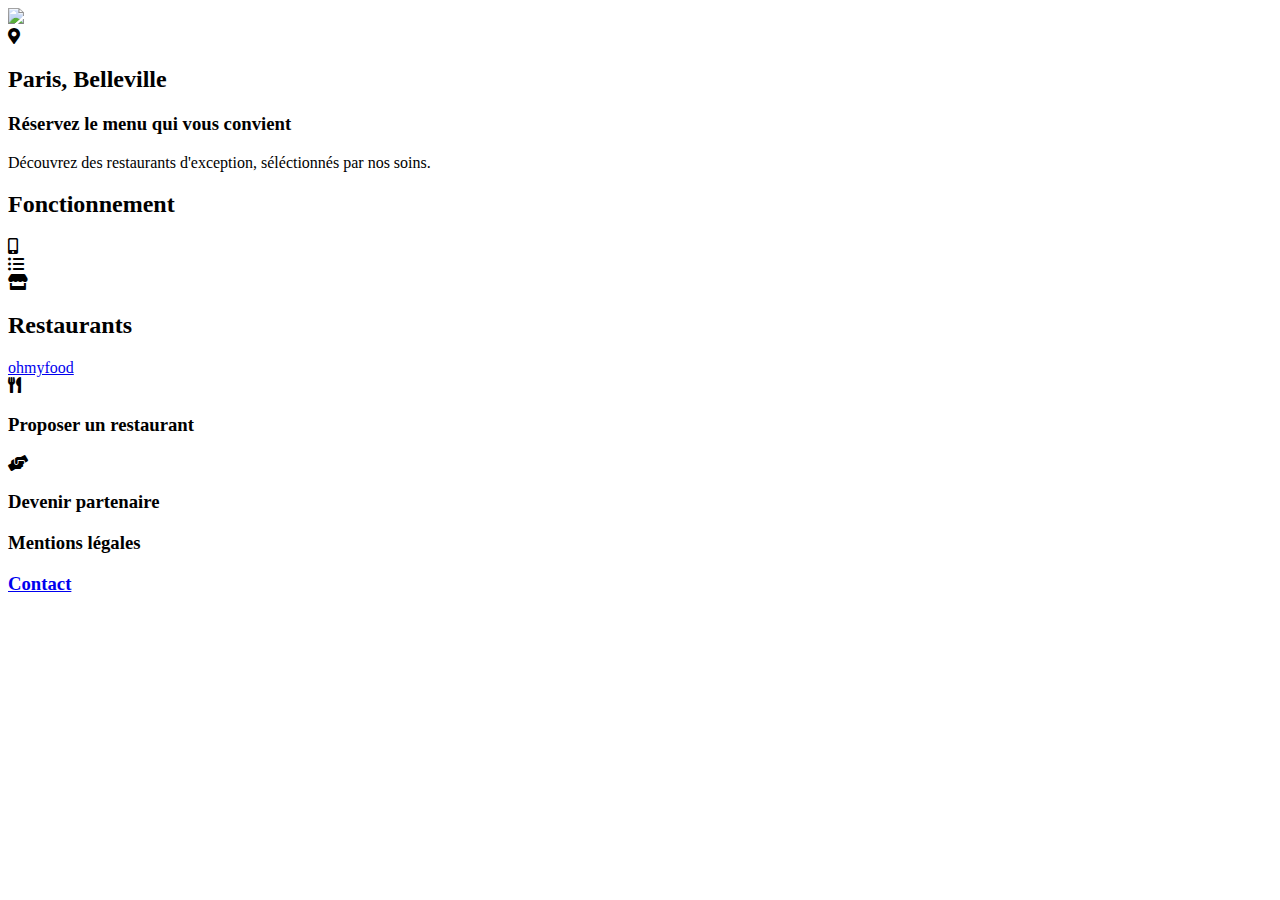
==== index.html @ 361b1ed7 "debut index" ====
<!DOCTYPE html>
<html lang="fr">
<head>
    <meta charset="UTF-8">
    <meta http-equiv="X-UA-Compatible" content="IE=edge">
    <meta name="viewport" content="width=device-width, initial-scale=1.0">
    <title> Ohmyfood || restauration </title>

        <!-- Font Awesome -->
        <link rel="stylesheet" href="https://cdnjs.cloudflare.com/ajax/libs/font-awesome/5.13.1/css/all.min.css">
       
        <!-- Lien css -->
        <style rel="stylesheet" href="assets/style.css"></style>

        <!-- Google Fonts -->
        <link href="https://fonts.googleapis.com/css2?family=Roboto:ital,wght@0,300;0,400;0,500;0,700;1,300;1,400;1,500&display=swap" rel="stylesheet">
        <link href="https://fonts.googleapis.com/css2?family=Shrikhand&display=swap" rel="stylesheet">
</head>
<body>

    <header>
        <div class="logo">
            <img src="images/logo/ohmyfood.png">
        </div>
        <div class="emplacement">
            <div>
                <i class="fas fa-map-marker-alt"></i>
            </div>
            <div>
                <h2>Paris, Belleville</h2>
            </div>
        </div>

        <h3>Réservez le menu qui vous convient</h3>
        <p>Découvrez des restaurants d'exception, séléctionnés par nos soins.</p>
        <!-- Buttons en scss -->
    </header>

    <main>
        <section class="fonctionnement">
            <h2>Fonctionnement</h2>
            <div>
                <i class="fas fa-mobile-alt"></i>
            </div>

            <div>
                <i class="fas fa-list-ul"></i>
            </div>

            <div>
                <i class="fas fa-store"></i>
            </div>
        </section>

        <section class="Restaurants">
            <h2>Restaurants</h2>          
        </section>
    </main>

    <footer class="footer">
        <div class="footer_div">
            <div class="logo"><a href="index.html">ohmyfood</a></div>
            <div class="footer__div-links">
              <div class="footer__div-links-text">
                <i class="fas fa-utensils"></i>
                <h3 class="footer__div-text">Proposer un restaurant</h3>
              </div>
              <div class="footer__div-links-text">
                <i class="fas fa-hands-helping"></i>
                <h3 class="footer__text">Devenir partenaire</h3>
              </div>
              <div class="footer__div-links-text">
                <h3 class="footer__text">Mentions légales</h3>
              </div>
              <div class="footer__div-links-text">
                <h3 class="footer__div-links-text"><a href="mailto:contact@ohmyfood.com">Contact</a></h3>
              </div>
            </div>
          </div>
        </div>
    </footer>
</body>
</html>
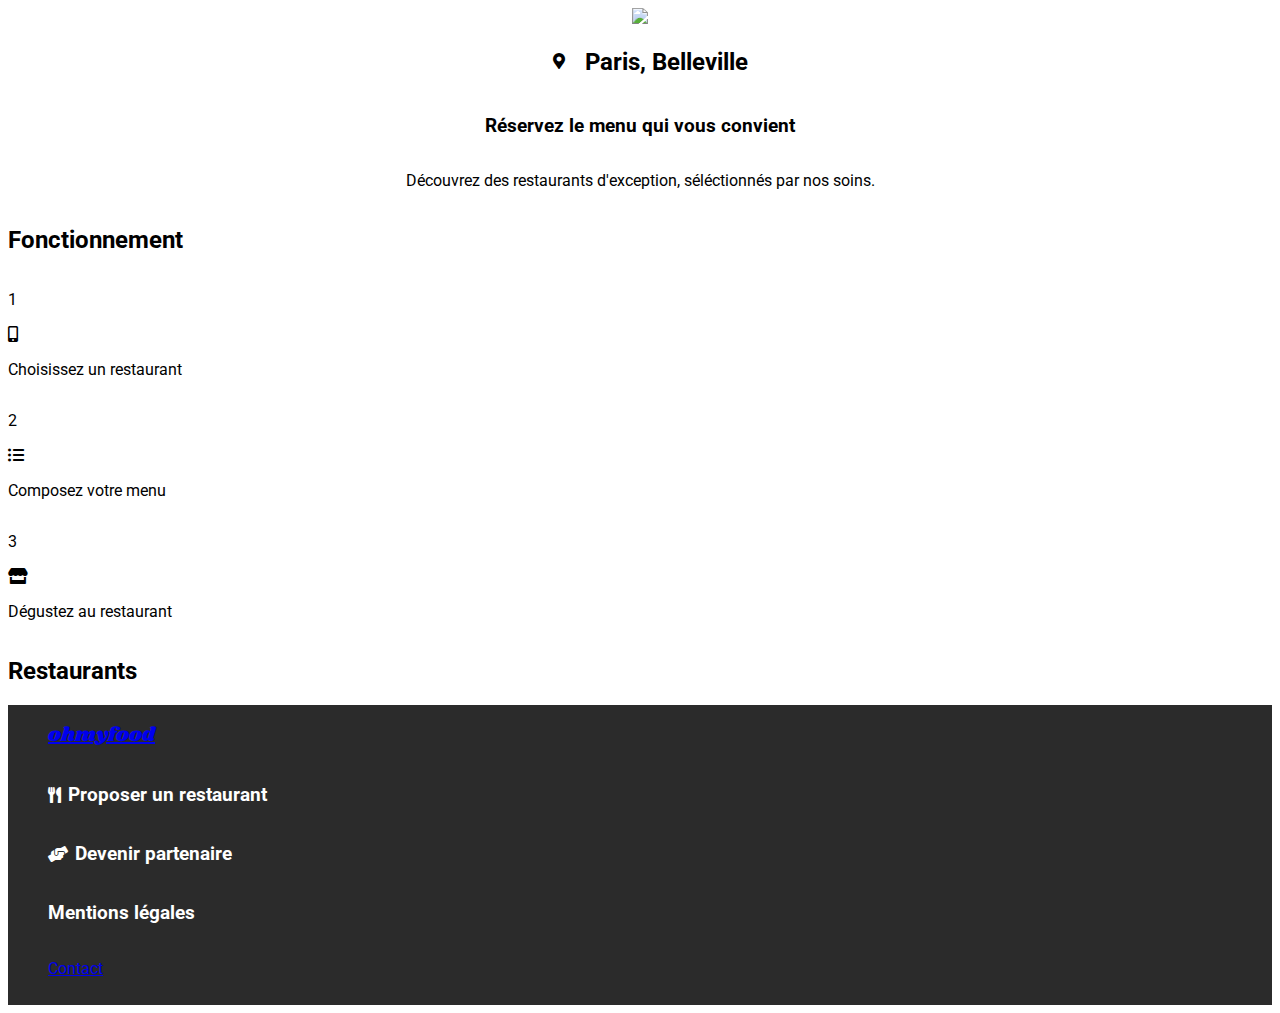
==== commit b55946be: "work in progress home page" ====
--- a/index.html
+++ b/index.html
@@ -10,21 +10,20 @@
         <link rel="stylesheet" href="https://cdnjs.cloudflare.com/ajax/libs/font-awesome/5.13.1/css/all.min.css">
        
         <!-- Lien css -->
-        <style rel="stylesheet" href="assets/style.css"></style>
+        <link rel="stylesheet" href="assets/style.css">
 
         <!-- Google Fonts -->
         <link href="https://fonts.googleapis.com/css2?family=Roboto:ital,wght@0,300;0,400;0,500;0,700;1,300;1,400;1,500&display=swap" rel="stylesheet">
         <link href="https://fonts.googleapis.com/css2?family=Shrikhand&display=swap" rel="stylesheet">
-</head>
 <body>
 
     <header>
         <div class="logo">
-            <img src="images/logo/ohmyfood.png">
+            <img class="logo__img" src="images/logo/ohmyfood.png">
         </div>
         <div class="emplacement">
-            <div>
-                <i class="fas fa-map-marker-alt"></i>
+            <div class="emplacement__localisation">
+                <i class="fas fa-map-marker-alt emplacement__localisation--icone"></i>
             </div>
             <div>
                 <h2>Paris, Belleville</h2>
@@ -39,16 +38,26 @@
     <main>
         <section class="fonctionnement">
             <h2>Fonctionnement</h2>
-            <div>
-                <i class="fas fa-mobile-alt"></i>
+            <div class="fonctionnement__1">
+                <div>
+                    <p>1</p>
+                    <i class="fas fa-mobile-alt"></i>
+                    <p>Choisissez un restaurant</p>
+                </div>
             </div>
-
-            <div>
-                <i class="fas fa-list-ul"></i>
+            <div class="fonctionnement__2">
+                <div>
+                    <p>2</p>
+                    <i class="fas fa-list-ul"></i>
+                    <p>Composez votre menu</p>
+                </div>
             </div>
-
-            <div>
-                <i class="fas fa-store"></i>
+            <div class="fonctionnement__3">
+                <div>
+                    <p>3</p>
+                    <i class="fas fa-store"></i>
+                    <p>Dégustez au restaurant</p>
+                </div>
             </div>
         </section>
 
@@ -58,7 +67,7 @@
     </main>
 
     <footer class="footer">
-        <div class="footer_div">
+        <div class="footer__div">
             <div class="logo"><a href="index.html">ohmyfood</a></div>
             <div class="footer__div-links">
               <div class="footer__div-links-text">
--- a/assets/style.css
+++ b/assets/style.css
@@ -0,0 +1,112 @@
+/* On initialise nos variables scss */
+
+:root {
+    --ff-text: 'roboto', sans-serif;
+    --ff-logotitre: 'Shrikhand', cursive;
+
+    --fw-reg: 300;
+    --ff-bold:900;
+
+    --clr-violet: #9356DC;
+    --clr-rose: #FF79DA;
+    --clr-vertpale: #99E2D0;
+    --clr-footer: #2B2B2B;
+
+    --fs-h1: 3rem;
+    --fs-h2: 2.25rem;
+    --fs-h3: 1.25rem;
+    --fs-body: 1rem;
+}
+
+@media (min-width: 800px) {
+    :root {
+        --fs-h1: 4.5rem;
+        --fs-h2: 3.75rem;
+        --fs-h3: 1.5rem;
+        --fs-body:1.125rem;
+
+        --bs: 8.25em 0.25em 0.75em rgba(0,0,0,.25),
+              0.125em 0.125em 0.25em   rgba(0,0,0,.15);    
+    }
+}
+
+/* Style general du site */
+
+
+html {
+    scroll-behavior: smooth;
+    font-family: var(--ff-text);
+}
+
+header {
+    display:flex;
+    flex-direction: column;
+    align-items: center;
+}
+
+.emplacement {
+    display:flex;
+    flex-direction: row;
+    align-items: center;
+}
+
+.emplacement__localisation {
+        margin: 20px;
+    }
+
+
+.fonctionnement {
+    display: flex;
+    flex-direction: column;
+}
+
+.fonctionnement__1, .fonctionnement__2, .fonctionnement__3 {
+    display: flex;
+    flex-direction: row;
+}
+
+.footer {
+        width: 100%;
+        background-color: var(--clr-footer);
+        display: flex;
+        flex-flow: column;
+        justify-content: flex-start;
+        height: 300px;
+}
+      
+      .footer__div {
+        display: flex;
+        flex-direction: column;
+        padding: 0 40px;
+        width: 100%;
+        max-width: 1200px;
+      }
+      
+      .footer__div .logo {
+        font-family: var(--ff-logotitre);
+        color: white;
+        font-size: 20px;
+        padding: 15px 0;
+      }
+      
+      .footer__div-links {
+        flex-direction: column;
+        color: white;
+        height: 30px;
+        cursor: pointer;
+      }
+
+      
+      .footer__div-links i {
+        margin-right: 7px;
+      }
+      
+      .footer__div-links-text {
+        display:flex;
+        flex-direction: row;
+        align-items: center;
+        font-size: 16px;
+        font-weight: 400;
+        text-decoration: none;
+      }
+
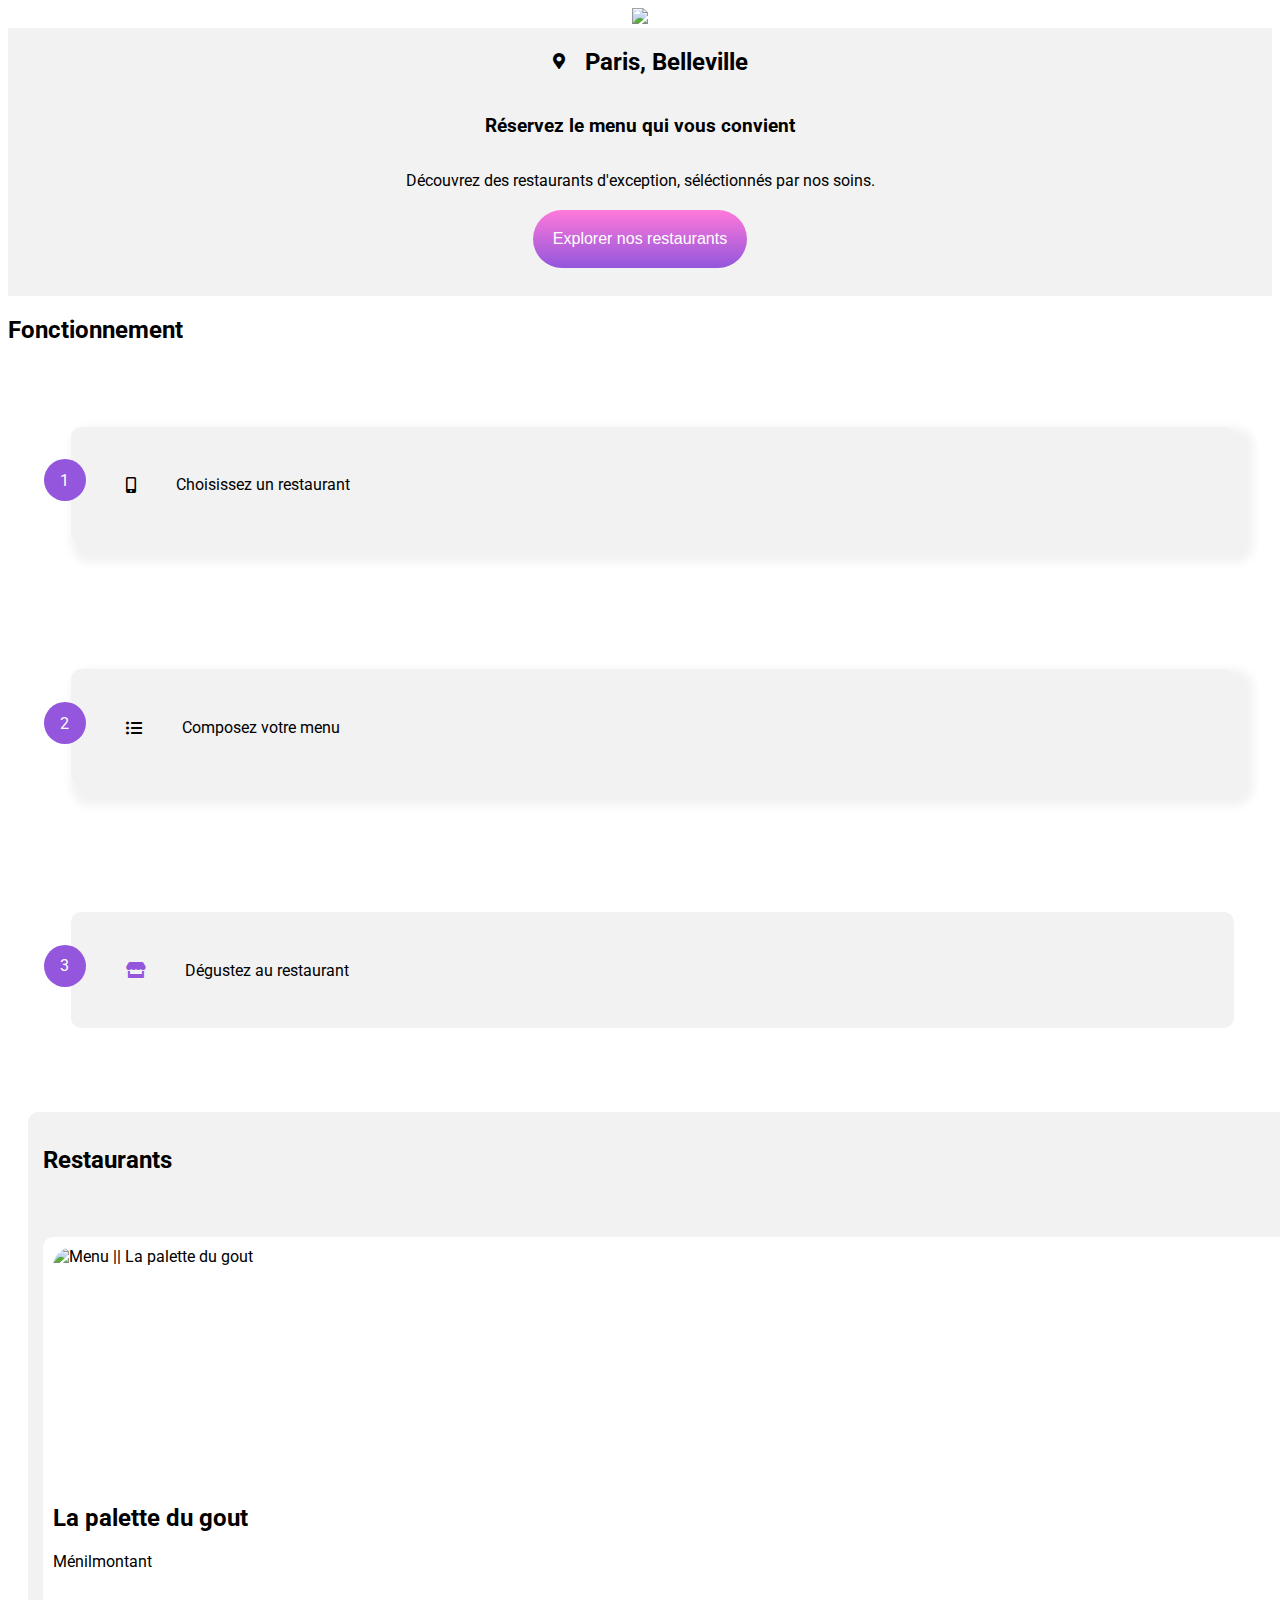
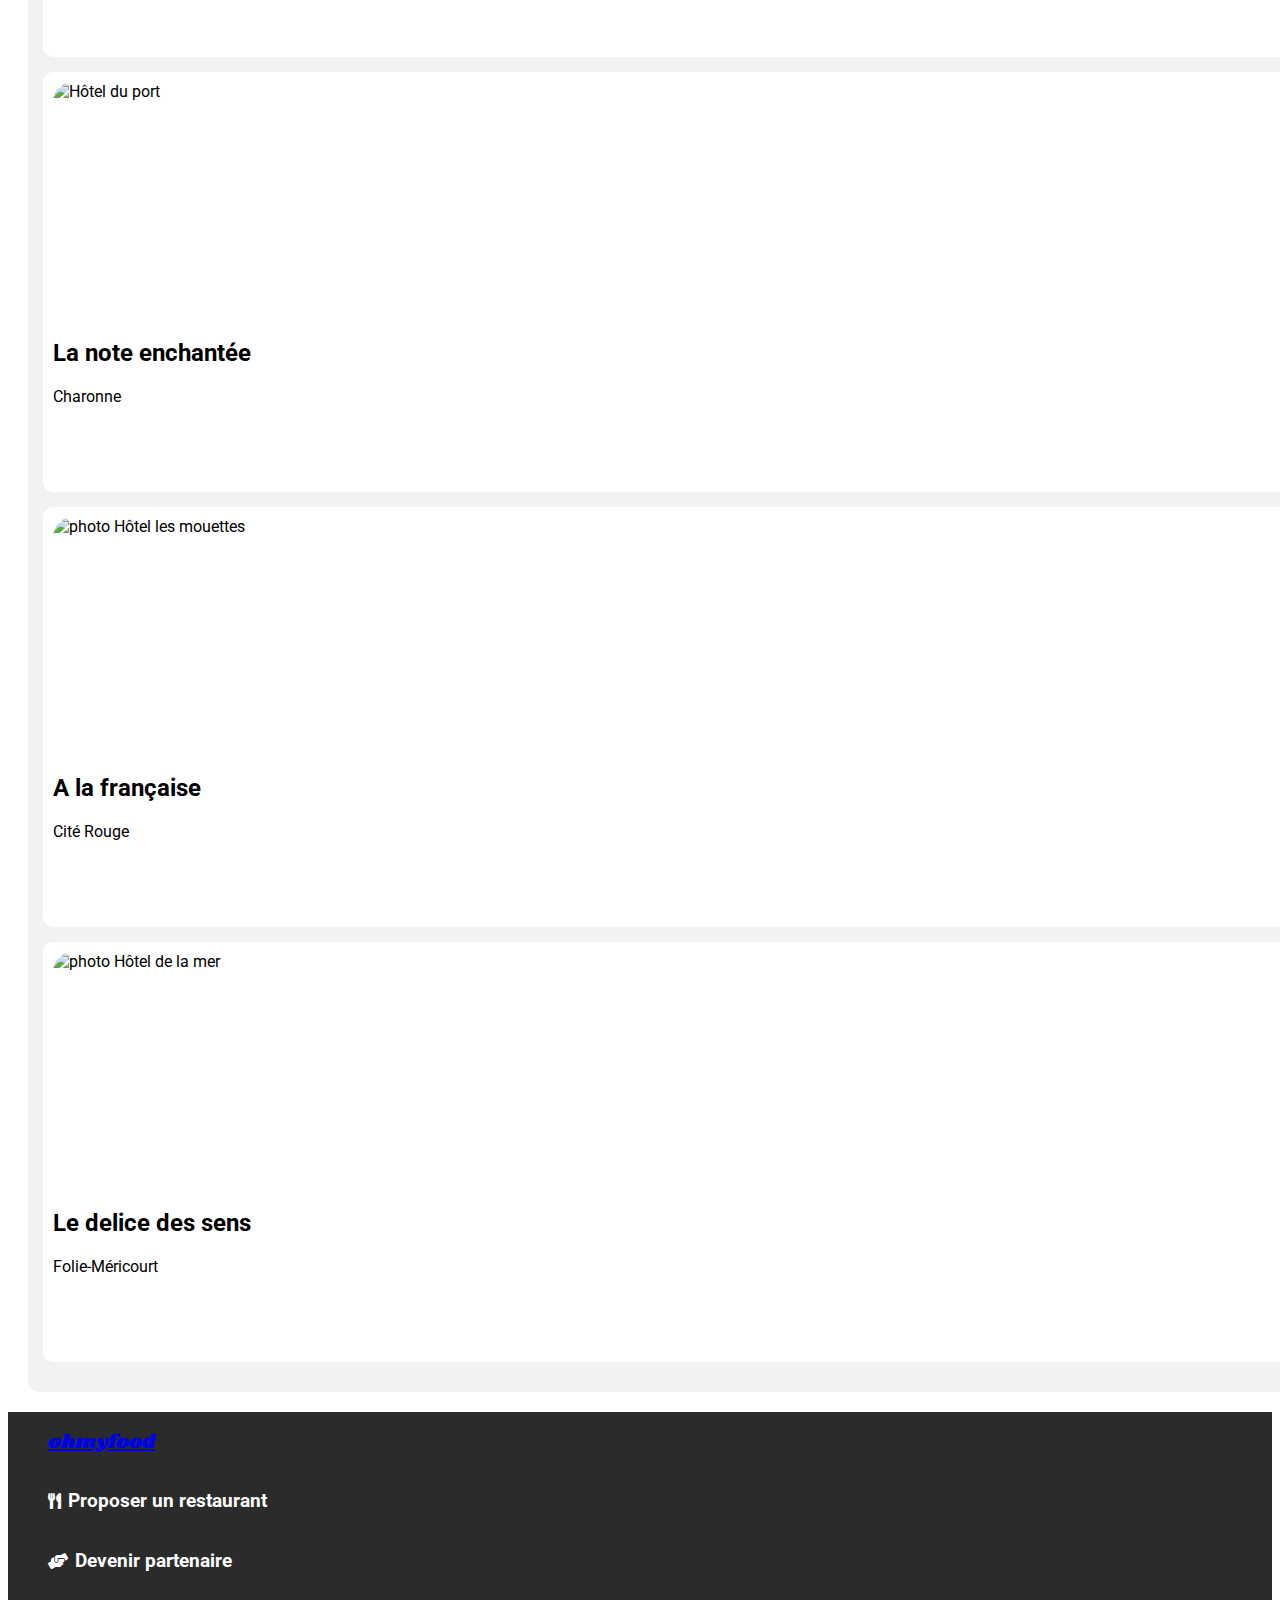
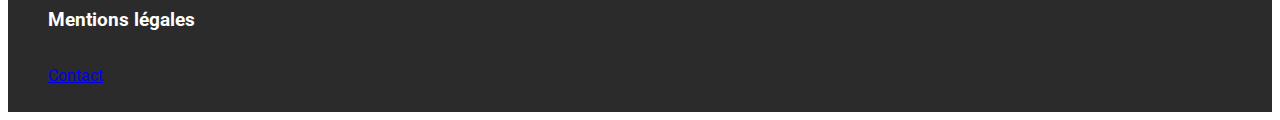
==== commit d2a390cc: "structure scss" ====
--- a/index.html
+++ b/index.html
@@ -10,7 +10,7 @@
         <link rel="stylesheet" href="https://cdnjs.cloudflare.com/ajax/libs/font-awesome/5.13.1/css/all.min.css">
        
         <!-- Lien css -->
-        <link rel="stylesheet" href="assets/style.css">
+        <link rel="stylesheet" href="style.css">
 
         <!-- Google Fonts -->
         <link href="https://fonts.googleapis.com/css2?family=Roboto:ital,wght@0,300;0,400;0,500;0,700;1,300;1,400;1,500&display=swap" rel="stylesheet">
@@ -22,47 +22,111 @@
             <img class="logo__img" src="images/logo/ohmyfood.png">
         </div>
         <div class="emplacement">
-            <div class="emplacement__localisation">
-                <i class="fas fa-map-marker-alt emplacement__localisation--icone"></i>
+        <div class="emplacement__contenu">
+            <div class="emplacement__contenu-localisation">
+                <i class="fas fa-map-marker-alt emplacement__contenu-localisation-icone"></i>
             </div>
             <div>
                 <h2>Paris, Belleville</h2>
             </div>
         </div>
+        </div>
 
-        <h3>Réservez le menu qui vous convient</h3>
-        <p>Découvrez des restaurants d'exception, séléctionnés par nos soins.</p>
-        <!-- Buttons en scss -->
+        <div class="intro">
+            <h3>Réservez le menu qui vous convient</h3>
+            <p>Découvrez des restaurants d'exception, séléctionnés par nos soins.</p>
+            <button class="btn">Explorer nos restaurants</button>
+        </div>
     </header>
 
     <main>
         <section class="fonctionnement">
             <h2>Fonctionnement</h2>
             <div class="fonctionnement__1">
-                <div>
-                    <p>1</p>
-                    <i class="fas fa-mobile-alt"></i>
-                    <p>Choisissez un restaurant</p>
+                <div class="fonctionnement__pres">
+                    <div class="fonctionnement__pres-numerotation">
+                        <p>1</p>
+                    </div>
+                    <div class="fonctionnement__pres-icone">
+                        <i class="fas fa-mobile-alt"></i>
+                    </div>
+                    <div class="fonctionnement__pres-description">
+                        <p>Choisissez un restaurant</p>
+                    </div>
                 </div>
             </div>
             <div class="fonctionnement__2">
-                <div>
-                    <p>2</p>
-                    <i class="fas fa-list-ul"></i>
-                    <p>Composez votre menu</p>
+                <div class="fonctionnement__pres">
+                    <div class="fonctionnement__pres-numerotation">
+                        <p>2</p>
+                    </div>
+                    <div class="fonctionnement__pres-icone">
+                        <i class="fas fa-list-ul"></i>
+                    </div>
+                    <div class="fonctionnement__pres-description">
+                        <p>Composez votre menu</p>
+                    </div>
                 </div>
             </div>
-            <div class="fonctionnement__3">
-                <div>
-                    <p>3</p>
-                    <i class="fas fa-store"></i>
-                    <p>Dégustez au restaurant</p>
+            <div class="fonctionnement__3 purple__effect">
+                <div class="fonctionnement__pres">
+                    <div class="fonctionnement__pres-numerotation">
+                        <p>3</p>
+                    </div>
+                    <div class="fonctionnement__pres-icone color__icone">
+                        <i class="fas fa-store"></i>
+                    </div>
+                    <div class="fonctionnement__pres-description">
+                        <p>Dégustez au restaurant</p>
+                    </div>
+                    </div>
                 </div>
             </div>
-        </section>
-
-        <section class="Restaurants">
-            <h2>Restaurants</h2>          
+        </section>  
+            
+                <!-- Section restaurants -->
+                <section class="Restaurants">
+                    <div class="Restaurants__bloc">
+                    <h2 class="Restaurants__bloc-titre">Restaurants</h2>
+                    <div class="Restaurants__bloc-orgination">
+                        <a href="pages_menu/La_palette_du_goût.html" class="decoration_link">
+                        <div class="Restaurants__bloc-carré">
+                                <img class="Restaurants__bloc-image" src="images/restaurants/jay-wennington-N_Y88TWmGwA-unsplash.jpg" alt="Menu || La palette du gout">
+                            <div class="Restaurants__bloc-description">
+                            <h2>La palette du gout</h2>
+                            <p>Ménilmontant</p>
+                            </div>
+                        </div>
+                        </a>
+                        <a href="pages_menu/La_note_enchantée.html" class="decoration_link">
+                        <div class="Restaurants__bloc-carré">
+                            <img class="Restaurants__bloc-image" src="images/restaurants/stil-u2Lp8tXIcjw-unsplash.jpg" alt="Hôtel du port">
+                            <div class="Restaurants__bloc-description">
+                                <h2>La note enchantée</h2>
+                                <p>Charonne</p>
+                            </div>
+                        </div>
+                        </a>
+                        <a href="pages_menu/À_la_française.html" class="decoration_link">
+                        <div class="Restaurants__bloc-carré">
+                            <img class="Restaurants__bloc-image" src="images/restaurants/toa-heftiba-DQKerTsQwi0-unsplash.jpg" alt="photo Hôtel les mouettes">
+                            <div class="Restaurants__bloc-description">
+                                <h2>A la française</h2>
+                                <p>Cité Rouge</p>
+                            </div>
+                        </div>
+                        </a>
+                        <a href="pages_menu/Le_délice_des_sens.html" class="decoration_link">
+                        <div class="Restaurants__bloc-carré">
+                            <img class="Restaurants__bloc-image" src="images/restaurants/louis-hansel-shotsoflouis-qNBGVyOCY8Q-unsplash.jpg" alt="photo Hôtel de la mer">
+                            <div class="Restaurants__bloc-description">
+                                <h2>Le delice des sens</h2>
+                                <p>Folie-Méricourt</p>
+                            </div>
+                        </div>
+                        </a>
+                    </div>
+                    </div>
         </section>
     </main>
 
--- a/style.css
+++ b/style.css
@@ -0,0 +1,255 @@
+@charset "UTF-8";
+
+/* On initialise nos variables scss */
+:root {
+  --ff-text: "roboto", sans-serif;
+  --ff-logotitre: "Shrikhand", cursive;
+  --fw-reg: 300;
+  --ff-bold:900;
+  --clr-violet: #9356DC;
+  --clr-rose: #FF79DA;
+  --clr-vertpale: #99E2D0;
+  --clr-footer: #2B2B2B;
+  --fs-h1: 3rem;
+  --fs-h2: 2.25rem;
+  --fs-h3: 1.25rem;
+  --fs-body: 1rem;
+}
+
+@media (min-width: 800px) {
+  :root {
+    --fs-h1: 4.5rem;
+    --fs-h2: 3.75rem;
+    --fs-h3: 1.5rem;
+    --fs-body:1.125rem;
+    --bs: 8.25em 0.25em 0.75em rgba(0,0,0,.25), ;
+  }
+}
+/* Style general du site */
+html {
+  scroll-behavior: smooth;
+  font-family: var(--ff-text);
+}
+
+header {
+  display: flex;
+  flex-direction: column;
+  align-items: center;
+}
+
+.btn {
+  border: none;
+  color: white;
+  padding: 20px;
+  margin: 20px;
+  text-align: center;
+  text-decoration: none;
+  display: inline-block;
+  font-size: 16px;
+  margin: 4px 2px;
+  border-radius: 200px;
+  background: linear-gradient(var(--clr-rose), var(--clr-violet));
+}
+
+.btn:hover {
+  opacity: 0.8;
+  cursor: pointer;
+  transition: 0.3s;
+  box-shadow: var(--bs);
+}
+
+.emplacement {
+  background-color: #f2f2f2;
+  width: 100%;
+  display: flex;
+  justify-content: center;
+  box-shadow: var(--bs);
+}
+
+.emplacement__contenu {
+  display: flex;
+  flex-direction: row;
+  align-items: center;
+}
+
+.emplacement__contenu-localisation {
+  margin: 20px;
+}
+
+.intro {
+  display: flex;
+  flex-direction: column;
+  align-items: center;
+  background-color: #f2f2f2;
+  width: 100%;
+  height: 200px;
+}
+
+.fonctionnement {
+  display: flex;
+  flex-direction: column;
+}
+
+.fonctionnement__1, .fonctionnement__2, .fonctionnement__3 {
+  background-color: #f2f2f2;
+  padding: 1%;
+  margin: 5%;
+  height: 25%;
+  width: 90%;
+  box-shadow: 10px 10px 10px 10px #f2f2f2;
+  border-radius: 10px;
+}
+
+.purple__effect {
+  box-shadow: var(--clr-violet);
+}
+
+.fonctionnement__pres {
+  display: flex;
+  flex-direction: row;
+}
+
+.fonctionnement__pres-numerotation {
+  display: flex;
+  align-items: center;
+  justify-content: center;
+  margin: 20px;
+  margin-left: -40px;
+  border-radius: 25px;
+  width: 42px;
+  height: 42px;
+  color: white;
+  background-color: var(--clr-violet);
+}
+
+.fonctionnement__pres-icone {
+  display: flex;
+  align-items: center;
+  justify-content: center;
+  margin: 20px;
+}
+
+.color__icone {
+  color: var(--clr-violet);
+}
+
+.fonctionnement__pres-description {
+  display: flex;
+  align-items: center;
+  justify-content: center;
+  margin: 20px;
+}
+
+.Restaurant {
+  display: flex;
+  justify-content: space-around;
+  align-items: center;
+  width: 100%;
+}
+
+.Restaurants__bloc {
+  height: 1880px;
+  width: 100%;
+  border-radius: 10px;
+  display: flex;
+  flex-direction: column;
+  justify-content: space-around;
+  align-items: center;
+  background-color: #f2f2f2;
+  margin-right: auto;
+  margin: 20px;
+}
+
+.decoration_link {
+  color: black;
+  text-decoration: none;
+}
+
+.Restaurants__bloc-titre {
+  margin-right: auto;
+  margin-left: 15px;
+}
+
+.Restaurants__bloc-carré {
+  display: flex;
+  justify-content: space-between;
+  align-items: center;
+  flex-direction: column;
+  background-color: white;
+  margin: 15px;
+  padding: 10px;
+  box-shadow: 10px 10px 10px 10px #F2F2F2;
+  border-radius: 10px;
+  width: 100%;
+  height: 400px;
+}
+
+.Restaurants__bloc-orgination {
+  width: 100%;
+}
+
+.Restaurants__bloc-carré:hover {
+  cursor: pointer;
+  box-shadow: 0px 5px 15px var(--clr-rose);
+}
+
+.Restaurants__bloc-image {
+  width: 100%;
+  height: 80%;
+  background-size: 100% 100%;
+  border-radius: 20px 20px 0 0;
+  object-fit: cover;
+  margin: 0%;
+  padding: 0%;
+}
+
+.Restaurants__bloc-description {
+  margin-right: auto;
+  padding-bottom: 60px;
+}
+
+.footer {
+  width: 100%;
+  background-color: var(--clr-footer);
+  display: flex;
+  flex-flow: column;
+  justify-content: flex-start;
+  height: 300px;
+}
+
+.footer__div {
+  display: flex;
+  flex-direction: column;
+  padding: 0 40px;
+  width: 100%;
+  max-width: 1200px;
+}
+
+.footer__div .logo {
+  font-family: var(--ff-logotitre);
+  color: white;
+  font-size: 20px;
+  padding: 15px 0;
+}
+
+.footer__div-links {
+  flex-direction: column;
+  color: white;
+  height: 30px;
+  cursor: pointer;
+}
+
+.footer__div-links i {
+  margin-right: 7px;
+}
+
+.footer__div-links-text {
+  display: flex;
+  flex-direction: row;
+  align-items: center;
+  font-size: 16px;
+  font-weight: 400;
+  text-decoration: none;
+}
+
+/*# sourceMappingURL=style.css.map */
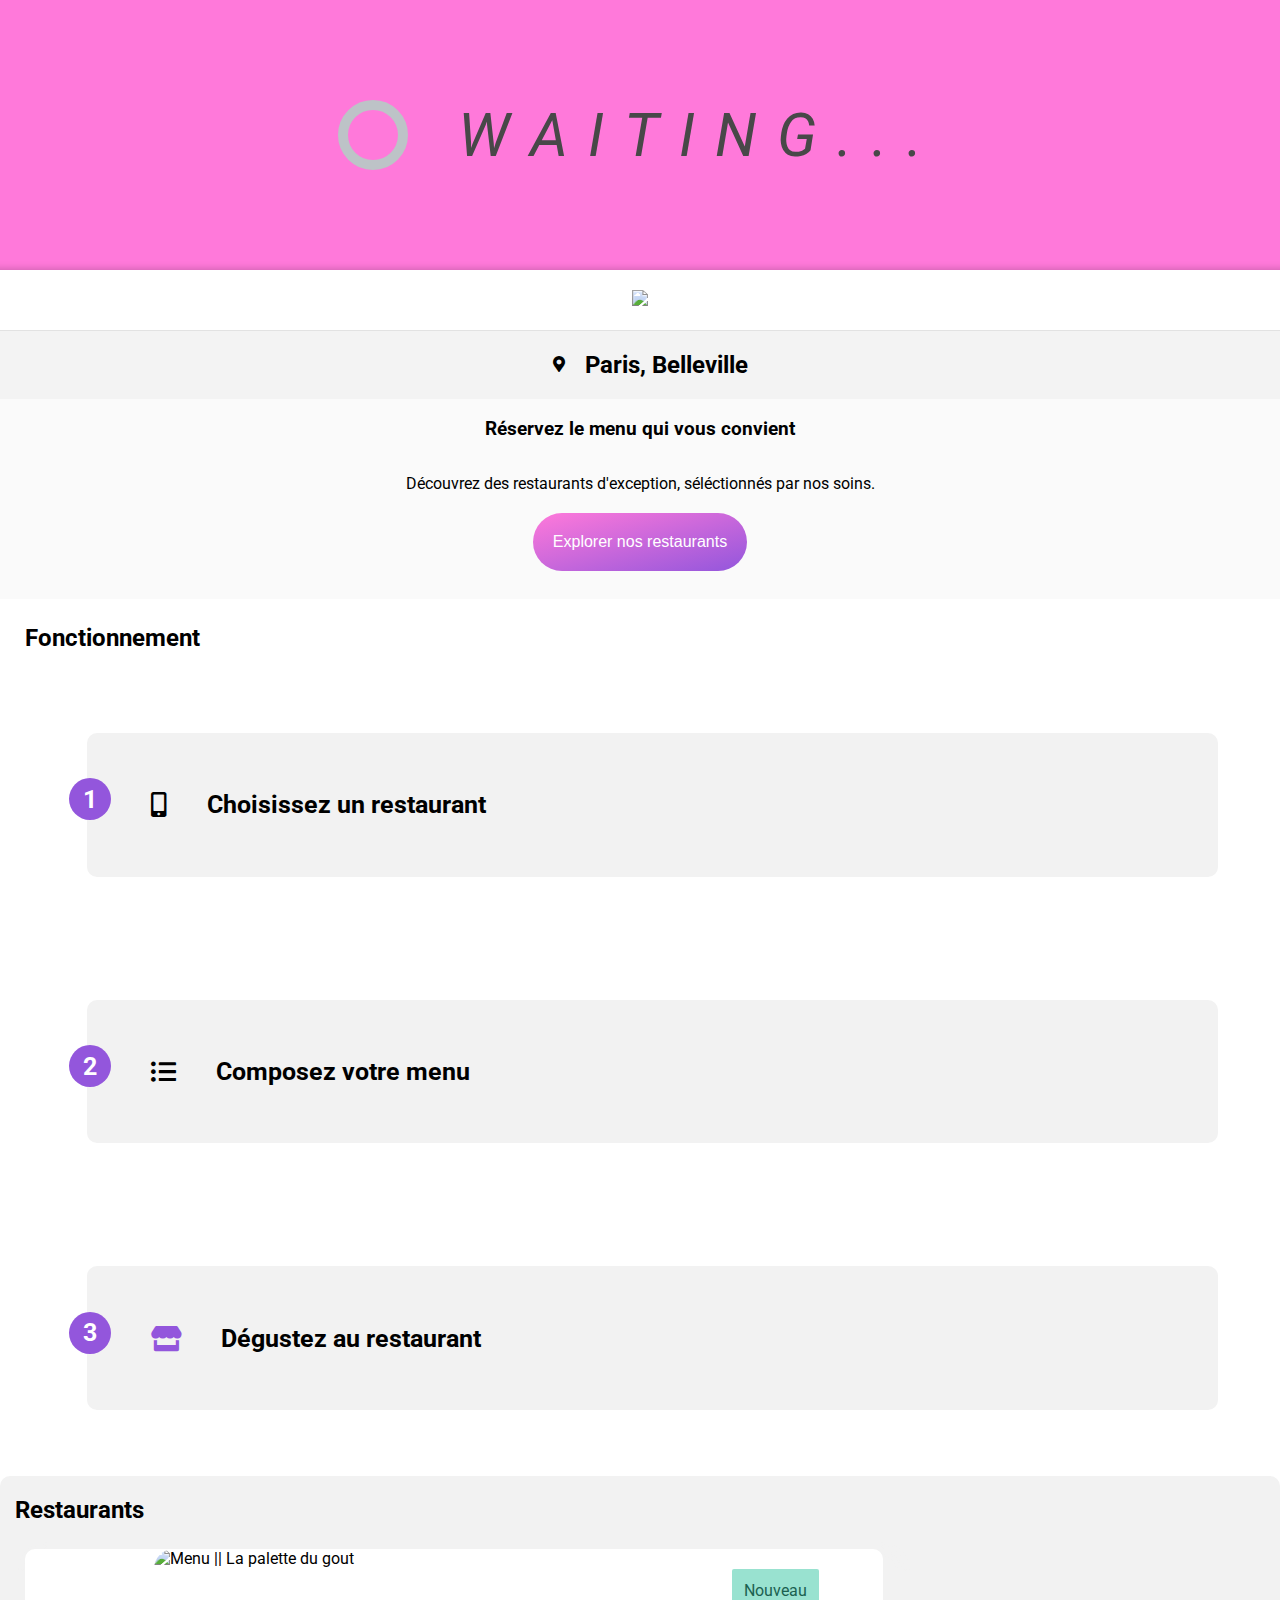
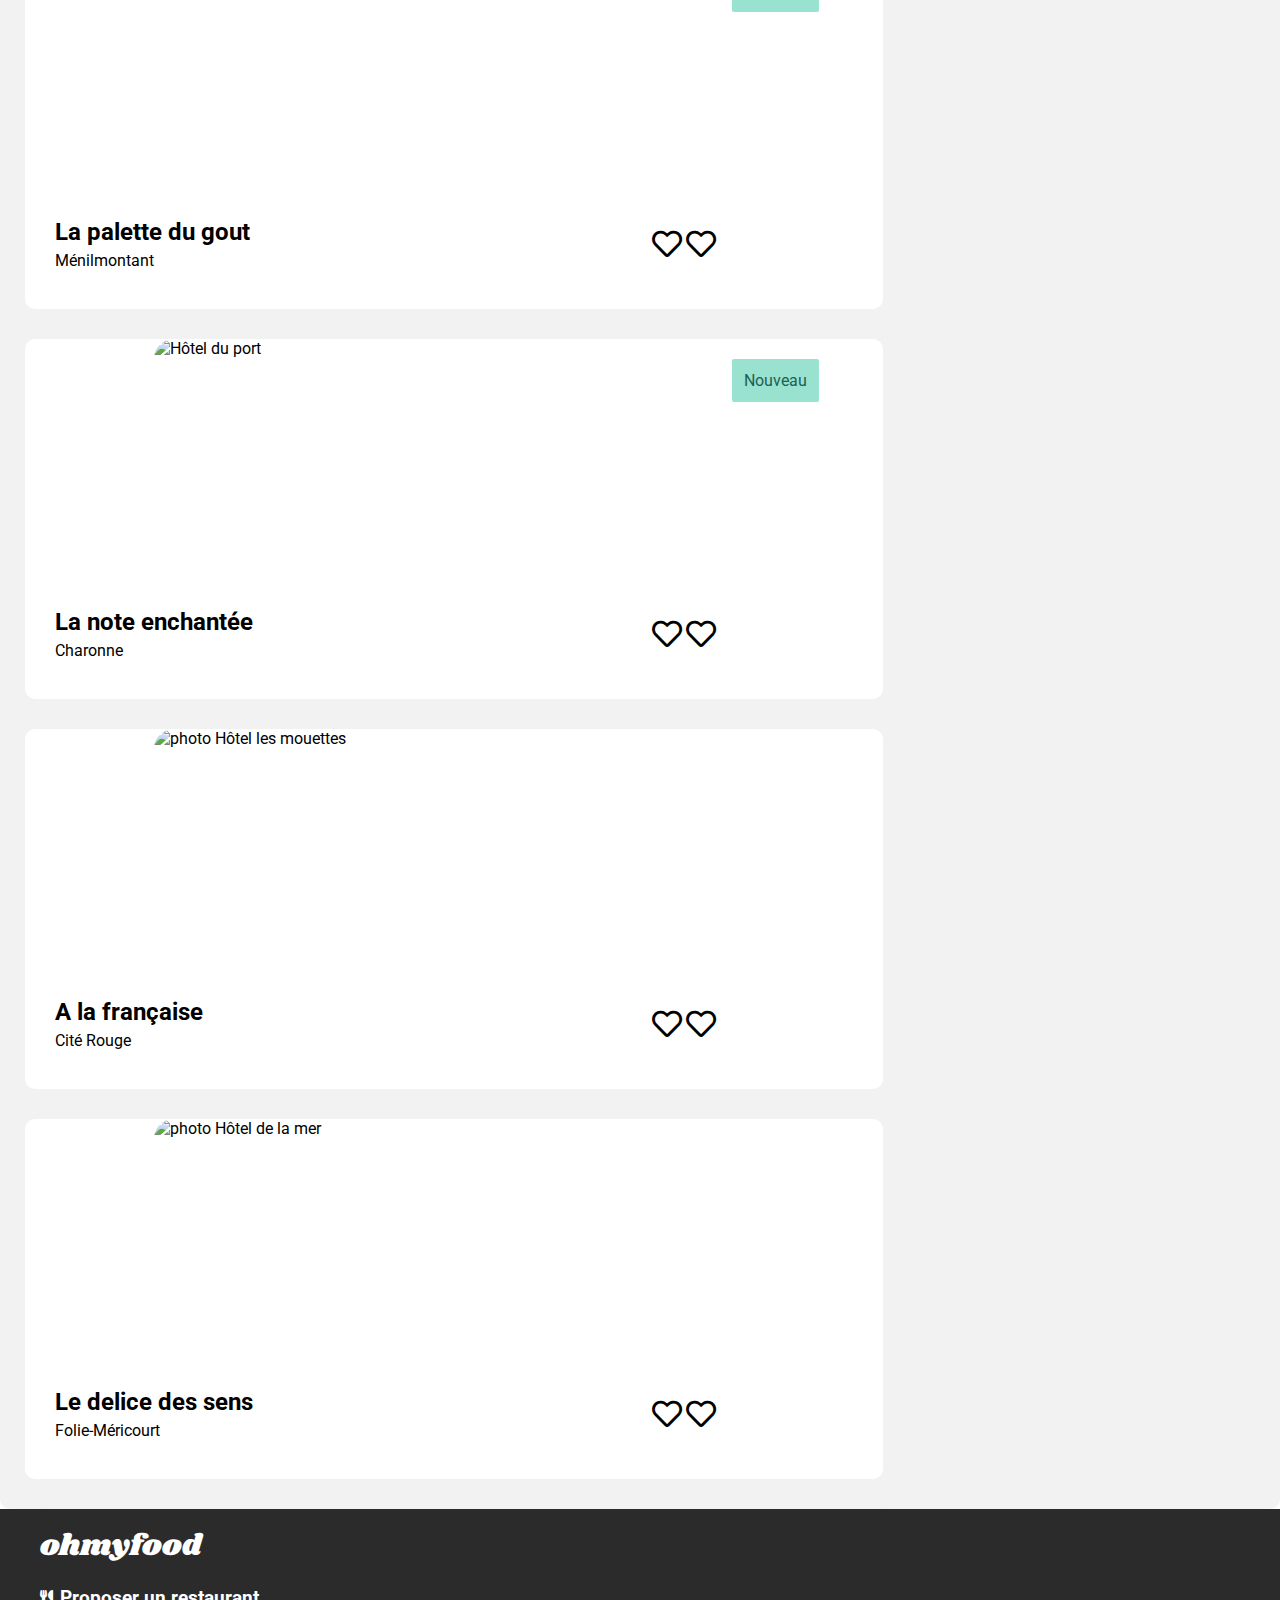
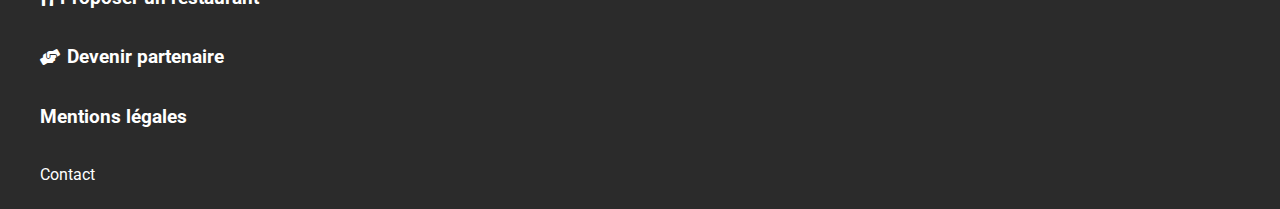
==== commit 7977baa4: "modif coeur" ====
--- a/index.html
+++ b/index.html
@@ -16,6 +16,21 @@
         <link href="https://fonts.googleapis.com/css2?family=Roboto:ital,wght@0,300;0,400;0,500;0,700;1,300;1,400;1,500&display=swap" rel="stylesheet">
         <link href="https://fonts.googleapis.com/css2?family=Shrikhand&display=swap" rel="stylesheet">
 <body>
+
+    <section class="loader">
+        <span class="loader___animation">
+        </span>
+        <span class="loader__lettre">W</span>
+        <span class="loader__lettre">A</span>
+        <span class="loader__lettre">I</span>
+        <span class="loader__lettre">T</span>
+        <span class="loader__lettre">I</span>
+        <span class="loader__lettre">N</span>
+        <span class="loader__lettre">G</span>
+        <span class="loader__lettre">.</span>
+        <span class="loader__lettre">.</span>
+        <span class="loader__lettre">.</span>
+    </section>
 
     <header>
         <div class="logo">
@@ -87,26 +102,43 @@
                 <!-- Section restaurants -->
                 <section class="Restaurants">
                     <div class="Restaurants__bloc">
-                    <h2 class="Restaurants__bloc-titre">Restaurants</h2>
-                    <div class="Restaurants__bloc-orgination">
+                        <h2 class="Restaurants__bloc-titre">Restaurants</h2>
+                            <div class="Restaurants__bloc-orgination">
+
+
+                        <!-- La palette du gout -->
                         <a href="pages_menu/La_palette_du_goût.html" class="decoration_link">
                         <div class="Restaurants__bloc-carré">
                                 <img class="Restaurants__bloc-image" src="images/restaurants/jay-wennington-N_Y88TWmGwA-unsplash.jpg" alt="Menu || La palette du gout">
+                                <span class="carte__new">Nouveau</span>
                             <div class="Restaurants__bloc-description">
                             <h2>La palette du gout</h2>
                             <p>Ménilmontant</p>
                             </div>
+                            <div class="bloc__coeur">
+                                <i class="smiley__coeur smiley__coeur--vide far fa-heart"></i>
+                                <i class="smiley__coeur smiley__coeur--plein fas fa-heart"></i>
+                              </div>
                         </div>
                         </a>
+
+                        <!-- La note enchentée -->
                         <a href="pages_menu/La_note_enchantée.html" class="decoration_link">
                         <div class="Restaurants__bloc-carré">
                             <img class="Restaurants__bloc-image" src="images/restaurants/stil-u2Lp8tXIcjw-unsplash.jpg" alt="Hôtel du port">
+                            <span class="carte__new">Nouveau</span>
                             <div class="Restaurants__bloc-description">
                                 <h2>La note enchantée</h2>
                                 <p>Charonne</p>
                             </div>
+                            <div class="bloc__coeur">
+                                <i class="smiley__coeur--vide far fa-heart"></i>
+                                <i class="smiley__coeur--plein fas fa-heart"></i>
+                              </div>
                         </div>
                         </a>
+
+                        <!-- A la Française -->
                         <a href="pages_menu/À_la_française.html" class="decoration_link">
                         <div class="Restaurants__bloc-carré">
                             <img class="Restaurants__bloc-image" src="images/restaurants/toa-heftiba-DQKerTsQwi0-unsplash.jpg" alt="photo Hôtel les mouettes">
@@ -114,8 +146,14 @@
                                 <h2>A la française</h2>
                                 <p>Cité Rouge</p>
                             </div>
+                            <div class="bloc__coeur">
+                                <i class="smiley__coeur smiley__coeur--vide far fa-heart"></i>
+                                <i class="smiley__coeur smiley__coeur--plein fas fa-heart"></i>
+                              </div>
                         </div>
                         </a>
+
+                        <!-- Le Delice des sens -->
                         <a href="pages_menu/Le_délice_des_sens.html" class="decoration_link">
                         <div class="Restaurants__bloc-carré">
                             <img class="Restaurants__bloc-image" src="images/restaurants/louis-hansel-shotsoflouis-qNBGVyOCY8Q-unsplash.jpg" alt="photo Hôtel de la mer">
@@ -123,6 +161,10 @@
                                 <h2>Le delice des sens</h2>
                                 <p>Folie-Méricourt</p>
                             </div>
+                            <div class="bloc__coeur">
+                                <i class="smiley__coeur smiley__coeur--vide far fa-heart"></i>
+                                <i class="smiley__coeur smiley__coeur--plein fas fa-heart"></i>
+                              </div>
                         </div>
                         </a>
                     </div>
@@ -130,9 +172,11 @@
         </section>
     </main>
 
+
+    <!-- Le footer de notre site de restauration -->
     <footer class="footer">
         <div class="footer__div">
-            <div class="logo"><a href="index.html">ohmyfood</a></div>
+            <div class="logo__footer"><a href="index.html" class="ohmyfood__logo">ohmyfood</a></div>
             <div class="footer__div-links">
               <div class="footer__div-links-text">
                 <i class="fas fa-utensils"></i>
@@ -146,11 +190,10 @@
                 <h3 class="footer__text">Mentions légales</h3>
               </div>
               <div class="footer__div-links-text">
-                <h3 class="footer__div-links-text"><a href="mailto:contact@ohmyfood.com">Contact</a></h3>
+                <h3><a href="mailto:contact@ohmyfood.com" class="footer__div-links-text">Contact</a></h3>
               </div>
             </div>
           </div>
-        </div>
     </footer>
 </body>
 </html>--- a/style.css
+++ b/style.css
@@ -16,25 +16,150 @@
   --fs-body: 1rem;
 }
 
-@media (min-width: 800px) {
-  :root {
-    --fs-h1: 4.5rem;
-    --fs-h2: 3.75rem;
-    --fs-h3: 1.5rem;
-    --fs-body:1.125rem;
-    --bs: 8.25em 0.25em 0.75em rgba(0,0,0,.25), ;
-  }
-}
+/* LOADER DU SITE  */
+
+.loader{
+  width: 100%;
+  height: 100%;
+  background-color: var(--clr-rose);
+  opacity: 1;
+  margin: 0;
+  padding: 0;
+  font-size: 60px;
+  letter-spacing: 20px;
+  color: white;
+  display: flex;
+  align-items: center;
+  justify-content: center;
+  font-style: italic;
+  overflow: hidden;
+  animation: end 1000ms;
+}
+
+.logo__loader {
+  width: 80px;
+  height: 40px;
+}
+
+.loader___animation {
+  margin: 100px 50px 100px 0;
+  border: 10px solid #bdc3c7;
+  width: 50px;
+  height: 50px;
+  border-radius: 50%;
+  animation: rond 2s linear infinite;
+}
+
+@keyframes rond {
+  0%{
+    transform: rotate(0deg) scale(1);
+    border-top-color: var(--clr-vertpale);
+    border-bottom-color: var(--clr-vertpale);
+    visibility: visible;
+  }
+  25%{
+    border-top-color: var(--clr-violet);
+    border-bottom-color: var(--clr-violet);
+  }
+  50% {
+     transform: rotate(360deg) scale(1.15);
+     border-top-color: var(--clr-vertpale);
+     border-bottom-color: var(--clr-vertpale);
+  }
+  75%{
+    border-top-color: var(--clr-violet);
+    border-bottom-color: var(--clr-violet);
+  }
+  100%{
+     transform: rotate(720deg) scale(1);
+     border-top-color: var(--clr-vertpale);
+     border-bottom-color: var(--clr-vertpale);
+     visibility: hidden;
+  }
+}
+
+.loader__lettre {
+  color: #484848;
+  animation: lettres_animation 1.2s linear infinite;
+}
+
+@keyframes lettres_animation {
+  0% {
+      color: var(--clr-vertpale);
+      text-shadow: 0 0 7px var(--clr-vertpale);
+  }
+  90% {
+      color: var(--clr-violet);
+      text-shadow: none;
+  }
+  100% {
+    color: var(--clr-vertpale);
+    text-shadow: 0 0 7px var(--clr-vertpale);
+  }
+}
+
+.loader__lettre:nth-child(1){
+  animation-delay: 0.1s;
+}
+.loader__lettre:nth-child(2){
+  animation-delay: 0.2s;
+}
+.loader__lettre:nth-child(3){
+  animation-delay: 0.3s;
+}
+.loader__lettre:nth-child(4){
+  animation-delay: 0.4s;
+}
+.loader__lettre:nth-child(5){
+  animation-delay: 0.5s;
+}
+.loader__lettre:nth-child(6){
+  animation-delay: 0.6s;
+}
+.loader__lettre:nth-child(7){
+  animation-delay: 0.7s;
+}
+.loader__lettre:nth-child(8){
+  animation-delay: 0.8s;
+}
+.loader__lettre:nth-child(9){
+  animation-delay: 0.9s;
+}
+.loader__lettre:nth-child(10){
+  animation-delay: 1s;
+}
+
+
 /* Style general du site */
+
 html {
   scroll-behavior: smooth;
+}
+
+body {
+  margin: 0;
+  padding: 0;
   font-family: var(--ff-text);
 }
 
+main {
+  margin: auto;
+  max-width: 1440px;
+}
+
 header {
   display: flex;
   flex-direction: column;
   align-items: center;
+  z-index: 1000;
+}
+
+.logo {
+  text-align: center;
+  margin-bottom: 1px;
+  box-shadow: 0 0 0.5rem rgb(0 0 0 / 25%);
+  width: 100%;
+  padding: 20px;
 }
 
 .btn {
@@ -48,7 +173,7 @@
   font-size: 16px;
   margin: 4px 2px;
   border-radius: 200px;
-  background: linear-gradient(var(--clr-rose), var(--clr-violet));
+  background: linear-gradient(to right bottom, var(--clr-rose), var(--clr-violet));
 }
 
 .btn:hover {
@@ -59,7 +184,7 @@
 }
 
 .emplacement {
-  background-color: #f2f2f2;
+  background-color: #f3f3f3;
   width: 100%;
   display: flex;
   justify-content: center;
@@ -80,7 +205,7 @@
   display: flex;
   flex-direction: column;
   align-items: center;
-  background-color: #f2f2f2;
+  background-color: #fafafa;
   width: 100%;
   height: 200px;
 }
@@ -88,20 +213,18 @@
 .fonctionnement {
   display: flex;
   flex-direction: column;
+  margin: 5px 25px 5px 25px;
 }
 
 .fonctionnement__1, .fonctionnement__2, .fonctionnement__3 {
   background-color: #f2f2f2;
   padding: 1%;
   margin: 5%;
-  height: 25%;
+  height: 15%;
   width: 90%;
-  box-shadow: 10px 10px 10px 10px #f2f2f2;
   border-radius: 10px;
-}
-
-.purple__effect {
-  box-shadow: var(--clr-violet);
+  font-weight: bold;
+  font-size: 25px;
 }
 
 .fonctionnement__pres {
@@ -113,8 +236,7 @@
   display: flex;
   align-items: center;
   justify-content: center;
-  margin: 20px;
-  margin-left: -40px;
+  margin: 33px 20px 20px -30px;
   border-radius: 25px;
   width: 42px;
   height: 42px;
@@ -148,7 +270,6 @@
 }
 
 .Restaurants__bloc {
-  height: 1880px;
   width: 100%;
   border-radius: 10px;
   display: flex;
@@ -156,8 +277,7 @@
   justify-content: space-around;
   align-items: center;
   background-color: #f2f2f2;
-  margin-right: auto;
-  margin: 20px;
+  margin: 0;
 }
 
 .decoration_link {
@@ -176,26 +296,24 @@
   align-items: center;
   flex-direction: column;
   background-color: white;
-  margin: 15px;
-  padding: 10px;
+  margin: 5px 25px 30px 25px;
   box-shadow: 10px 10px 10px 10px #F2F2F2;
   border-radius: 10px;
-  width: 100%;
-  height: 400px;
+  height: 360px;
+  width: 67%;
+  position: relative;
 }
 
 .Restaurants__bloc-orgination {
   width: 100%;
 }
 
-.Restaurants__bloc-carré:hover {
-  cursor: pointer;
-  box-shadow: 0px 5px 15px var(--clr-rose);
-}
 
 .Restaurants__bloc-image {
   width: 100%;
+  max-width: 600px;
   height: 80%;
+  max-height: 250px;
   background-size: 100% 100%;
   border-radius: 20px 20px 0 0;
   object-fit: cover;
@@ -205,7 +323,64 @@
 
 .Restaurants__bloc-description {
   margin-right: auto;
-  padding-bottom: 60px;
+  margin-left: 20px;
+  display: flex;
+  flex-direction: column;
+}
+
+.Restaurants__bloc-description h2{
+  margin: 15px 0 5px 10px;
+}
+
+.Restaurants__bloc-description p{
+  margin: 0 0 5px 10px;
+}
+
+.carte__new {
+  background-color: #99e2d0;
+  color: #1b6150;
+  border-radius: 0.125rem;
+  position: absolute;
+  margin-top: 20px;
+  margin-left: 75%;
+  padding: 12px;
+}
+
+.bloc__coeur {
+  position: relative;
+  bottom: 50px;
+  left: 230px;
+}
+
+.fa-heart {
+    font-weight: normal;
+    font-style: normal;
+    font-size: 30px;
+    text-transform: none;
+    display: inline-block;
+}
+
+.smiley__coeur--vide:hover {
+    cursor: pointer;
+    opacity: 0%;
+    background: linear-gradient(162deg, #ff79da 0%, #9356dc 100%);
+    background-clip: text;
+    -webkit-background-clip: text;
+    -webkit-text-fill-color: transparent;
+    grid-area: 1/2;
+    transition: opacity 0.3s ease-in-out;
+    position: relative;
+}
+
+.smiley__coeur--plein{
+    cursor: pointer;
+    grid-area: 1/2;
+    transition: color 0.2s ease-in-out;
+}
+
+.card__footer {
+  display: flex;
+  position: relative;
 }
 
 .footer {
@@ -225,11 +400,16 @@
   max-width: 1200px;
 }
 
-.footer__div .logo {
+.footer__div .logo__footer {
+  margin-top: 20px;
+  margin-top: 15px;
+}
+
+.ohmyfood__logo {
   font-family: var(--ff-logotitre);
-  color: white;
-  font-size: 20px;
-  padding: 15px 0;
+  font-size: 30px;
+  text-decoration: none;
+  color: white;
 }
 
 .footer__div-links {
@@ -250,6 +430,6 @@
   font-size: 16px;
   font-weight: 400;
   text-decoration: none;
-}
-
-/*# sourceMappingURL=style.css.map */
+  color: white;
+}
+
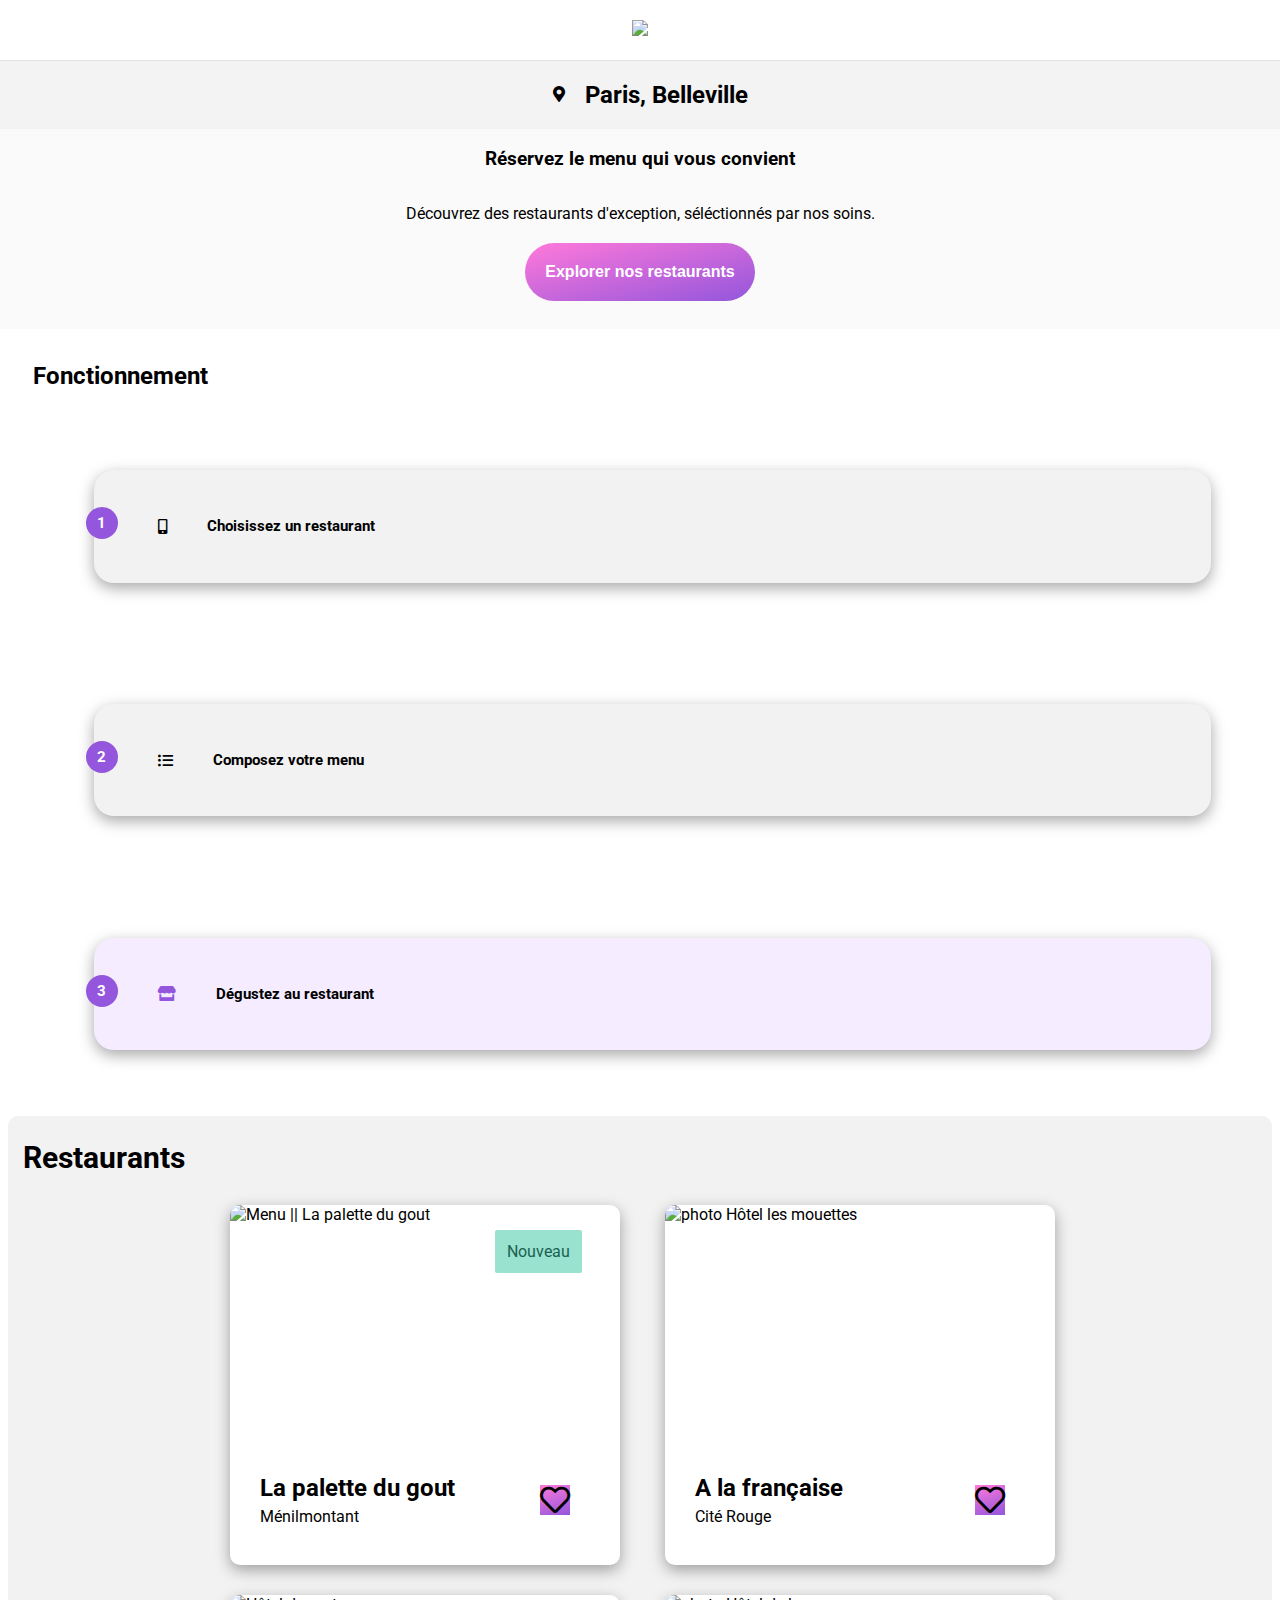
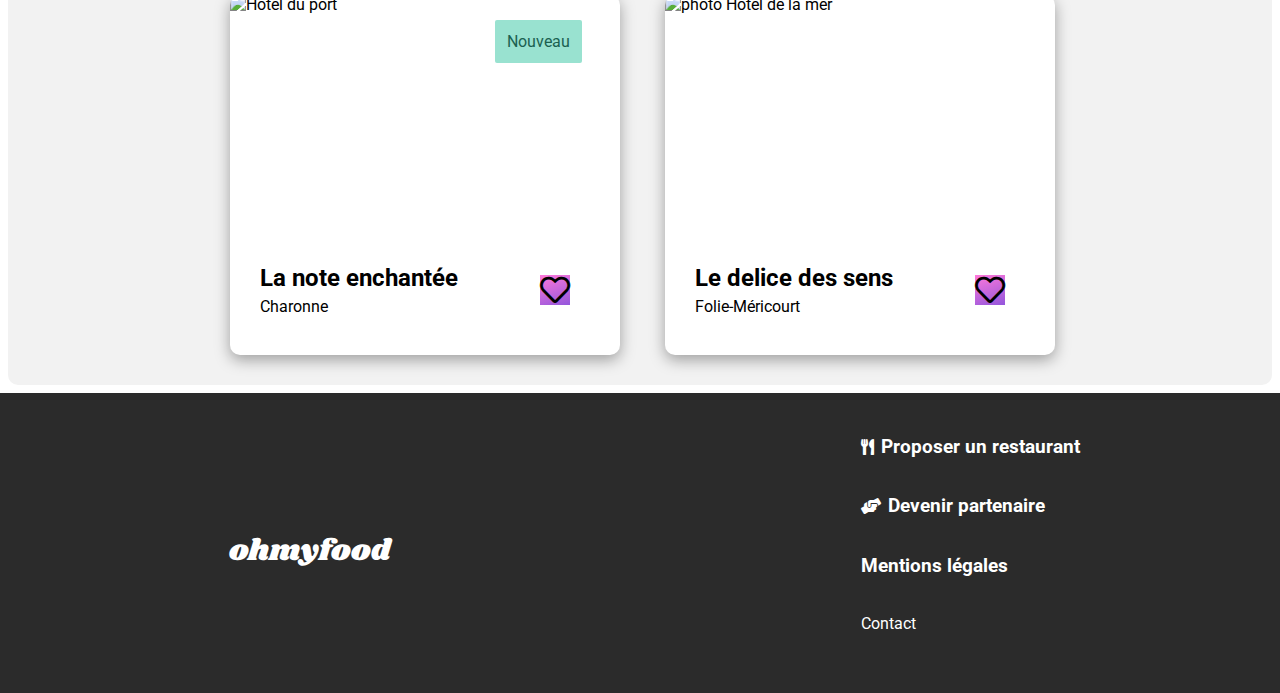
==== commit 3d94a671: "reponsive desk" ====
--- a/index.html
+++ b/index.html
@@ -4,7 +4,6 @@
     <meta charset="UTF-8">
     <meta http-equiv="X-UA-Compatible" content="IE=edge">
     <meta name="viewport" content="width=device-width, initial-scale=1.0">
-    <title> Ohmyfood || restauration </title>
 
         <!-- Font Awesome -->
         <link rel="stylesheet" href="https://cdnjs.cloudflare.com/ajax/libs/font-awesome/5.13.1/css/all.min.css">
@@ -15,6 +14,10 @@
         <!-- Google Fonts -->
         <link href="https://fonts.googleapis.com/css2?family=Roboto:ital,wght@0,300;0,400;0,500;0,700;1,300;1,400;1,500&display=swap" rel="stylesheet">
         <link href="https://fonts.googleapis.com/css2?family=Shrikhand&display=swap" rel="stylesheet">
+
+        <title> Ohmyfood || restauration </title>
+</head>
+
 <body>
 
     <section class="loader">
@@ -36,53 +39,61 @@
         <div class="logo">
             <img class="logo__img" src="images/logo/ohmyfood.png">
         </div>
-        <div class="emplacement">
-        <div class="emplacement__contenu">
-            <div class="emplacement__contenu-localisation">
-                <i class="fas fa-map-marker-alt emplacement__contenu-localisation-icone"></i>
-            </div>
-            <div>
-                <h2>Paris, Belleville</h2>
-            </div>
-        </div>
-        </div>
-
-        <div class="intro">
-            <h3>Réservez le menu qui vous convient</h3>
-            <p>Découvrez des restaurants d'exception, séléctionnés par nos soins.</p>
-            <button class="btn">Explorer nos restaurants</button>
-        </div>
+            <div class="emplacement">
+                <div class="emplacement__contenu">
+                    <div class="emplacement__contenu-localisation">
+                        <i class="fas fa-map-marker-alt emplacement__contenu-localisation-icone"></i>
+                    </div>
+                    <div>
+                        <h2>Paris, Belleville</h2>
+                    </div>
+                </div>
+            </div>
+
+            <div class="intro">
+                <h3>Réservez le menu qui vous convient</h3>
+                <p>Découvrez des restaurants d'exception, séléctionnés par nos soins.</p>
+                <button class="btn">Explorer nos restaurants</button>
+            </div>
     </header>
 
     <main>
+
+        <!-- On commence par la partie fonctionnement -->
         <section class="fonctionnement">
             <h2>Fonctionnement</h2>
-            <div class="fonctionnement__1">
-                <div class="fonctionnement__pres">
-                    <div class="fonctionnement__pres-numerotation">
-                        <p>1</p>
-                    </div>
+
+            <!-- Bloc 1 du fonctionnement -->
+                <div class="fonctionnement__1">
+                    <div class="fonctionnement__pres">
+                        <div class="fonctionnement__pres-numerotation">
+                            <p>1</p>
+                        </div>
                     <div class="fonctionnement__pres-icone">
                         <i class="fas fa-mobile-alt"></i>
                     </div>
                     <div class="fonctionnement__pres-description">
                         <p>Choisissez un restaurant</p>
                     </div>
-                </div>
-            </div>
-            <div class="fonctionnement__2">
-                <div class="fonctionnement__pres">
-                    <div class="fonctionnement__pres-numerotation">
-                        <p>2</p>
-                    </div>
-                    <div class="fonctionnement__pres-icone">
-                        <i class="fas fa-list-ul"></i>
-                    </div>
-                    <div class="fonctionnement__pres-description">
-                        <p>Composez votre menu</p>
-                    </div>
-                </div>
-            </div>
+                    </div>
+                </div>
+
+           <!-- Bloc 2 du fonctionnement -->
+                <div class="fonctionnement__2">
+                    <div class="fonctionnement__pres">
+                        <div class="fonctionnement__pres-numerotation">
+                            <p>2</p>
+                        </div>
+                        <div class="fonctionnement__pres-icone">
+                            <i class="fas fa-list-ul"></i>
+                        </div>
+                        <div class="fonctionnement__pres-description">
+                            <p>Composez votre menu</p>
+                        </div>
+                    </div>
+                </div>
+
+           <!-- Bloc 3 du fonctionnement -->              
             <div class="fonctionnement__3 purple__effect">
                 <div class="fonctionnement__pres">
                     <div class="fonctionnement__pres-numerotation">
@@ -99,76 +110,79 @@
             </div>
         </section>  
             
-                <!-- Section restaurants -->
-                <section class="Restaurants">
-                    <div class="Restaurants__bloc">
-                        <h2 class="Restaurants__bloc-titre">Restaurants</h2>
-                            <div class="Restaurants__bloc-orgination">
-
-
+        <!-- Section restaurants -->
+        <section class="Restaurants">
+            <div class="Restaurants__bloc">
+                <h2 class="Restaurants__bloc-titre">Restaurants</h2>
+                    <div class="Restaurants__bloc-orgination">
+
+                        <div class="tablette_menu">
                         <!-- La palette du gout -->
                         <a href="pages_menu/La_palette_du_goût.html" class="decoration_link">
-                        <div class="Restaurants__bloc-carré">
+                            <div class="Restaurants__bloc-carré">
                                 <img class="Restaurants__bloc-image" src="images/restaurants/jay-wennington-N_Y88TWmGwA-unsplash.jpg" alt="Menu || La palette du gout">
                                 <span class="carte__new">Nouveau</span>
-                            <div class="Restaurants__bloc-description">
-                            <h2>La palette du gout</h2>
-                            <p>Ménilmontant</p>
-                            </div>
-                            <div class="bloc__coeur">
-                                <i class="smiley__coeur smiley__coeur--vide far fa-heart"></i>
-                                <i class="smiley__coeur smiley__coeur--plein fas fa-heart"></i>
-                              </div>
-                        </div>
+                                    <div class="Restaurants__bloc-description">
+                                        <h2>La palette du gout</h2>
+                                        <p>Ménilmontant</p>
+                                    </div>
+                                    <div class="bloc__coeur">
+                                        <i class="smiley__coeur--vide far fa-heart"></i>
+                                        <i class="smiley__coeur--plein fas fa-heart"></i>
+                                    </div>
+                            </div>
                         </a>
 
                         <!-- La note enchentée -->
                         <a href="pages_menu/La_note_enchantée.html" class="decoration_link">
-                        <div class="Restaurants__bloc-carré">
-                            <img class="Restaurants__bloc-image" src="images/restaurants/stil-u2Lp8tXIcjw-unsplash.jpg" alt="Hôtel du port">
-                            <span class="carte__new">Nouveau</span>
-                            <div class="Restaurants__bloc-description">
-                                <h2>La note enchantée</h2>
-                                <p>Charonne</p>
-                            </div>
-                            <div class="bloc__coeur">
-                                <i class="smiley__coeur--vide far fa-heart"></i>
-                                <i class="smiley__coeur--plein fas fa-heart"></i>
-                              </div>
-                        </div>
-                        </a>
-
+                            <div class="Restaurants__bloc-carré">
+                                <img class="Restaurants__bloc-image" src="images/restaurants/stil-u2Lp8tXIcjw-unsplash.jpg" alt="Hôtel du port">
+                                <span class="carte__new">Nouveau</span>
+                                <div class="Restaurants__bloc-description">
+                                    <h2>La note enchantée</h2>
+                                    <p>Charonne</p>
+                                </div>
+                                <div class="bloc__coeur">
+                                    <i class="smiley__coeur--vide far fa-heart"></i>
+                                    <i class="smiley__coeur--plein fas fa-heart"></i>
+                                </div>
+                            </div>
+                        </a>
+                        </div>
+                        
                         <!-- A la Française -->
+                        <div class="tablette_menu">
                         <a href="pages_menu/À_la_française.html" class="decoration_link">
-                        <div class="Restaurants__bloc-carré">
-                            <img class="Restaurants__bloc-image" src="images/restaurants/toa-heftiba-DQKerTsQwi0-unsplash.jpg" alt="photo Hôtel les mouettes">
-                            <div class="Restaurants__bloc-description">
-                                <h2>A la française</h2>
-                                <p>Cité Rouge</p>
-                            </div>
-                            <div class="bloc__coeur">
-                                <i class="smiley__coeur smiley__coeur--vide far fa-heart"></i>
-                                <i class="smiley__coeur smiley__coeur--plein fas fa-heart"></i>
-                              </div>
-                        </div>
+                            <div class="Restaurants__bloc-carré">
+                                <img class="Restaurants__bloc-image" src="images/restaurants/toa-heftiba-DQKerTsQwi0-unsplash.jpg" alt="photo Hôtel les mouettes">
+                                <div class="Restaurants__bloc-description">
+                                    <h2>A la française</h2>
+                                    <p>Cité Rouge</p>
+                                </div>
+                                <div class="bloc__coeur">
+                                    <i class="smiley__coeur--vide far fa-heart"></i>
+                                    <i class="smiley__coeur--plein fas fa-heart"></i>
+                                </div>
+                            </div>
                         </a>
 
                         <!-- Le Delice des sens -->
                         <a href="pages_menu/Le_délice_des_sens.html" class="decoration_link">
-                        <div class="Restaurants__bloc-carré">
-                            <img class="Restaurants__bloc-image" src="images/restaurants/louis-hansel-shotsoflouis-qNBGVyOCY8Q-unsplash.jpg" alt="photo Hôtel de la mer">
-                            <div class="Restaurants__bloc-description">
-                                <h2>Le delice des sens</h2>
-                                <p>Folie-Méricourt</p>
-                            </div>
-                            <div class="bloc__coeur">
-                                <i class="smiley__coeur smiley__coeur--vide far fa-heart"></i>
-                                <i class="smiley__coeur smiley__coeur--plein fas fa-heart"></i>
-                              </div>
-                        </div>
-                        </a>
-                    </div>
-                    </div>
+                            <div class="Restaurants__bloc-carré">
+                                <img class="Restaurants__bloc-image" src="images/restaurants/louis-hansel-shotsoflouis-qNBGVyOCY8Q-unsplash.jpg" alt="photo Hôtel de la mer">
+                                <div class="Restaurants__bloc-description">
+                                    <h2>Le delice des sens</h2>
+                                    <p>Folie-Méricourt</p>
+                                </div>
+                                <div class="bloc__coeur">
+                                    <i class="smiley__coeur--vide far fa-heart"></i>
+                                    <i class="smiley__coeur--plein fas fa-heart"></i>
+                                </div>
+                            </div>
+                        </a>
+                        </div>
+                    </div>
+            </div>
         </section>
     </main>
 
@@ -176,24 +190,28 @@
     <!-- Le footer de notre site de restauration -->
     <footer class="footer">
         <div class="footer__div">
-            <div class="logo__footer"><a href="index.html" class="ohmyfood__logo">ohmyfood</a></div>
+            <div class="col1_footer">
+                <div class="logo__footer"><a href="index.html" class="ohmyfood__logo">ohmyfood</a></div>
+            </div>
+            <div class="col2_footer">
             <div class="footer__div-links">
-              <div class="footer__div-links-text">
-                <i class="fas fa-utensils"></i>
-                <h3 class="footer__div-text">Proposer un restaurant</h3>
-              </div>
-              <div class="footer__div-links-text">
-                <i class="fas fa-hands-helping"></i>
-                <h3 class="footer__text">Devenir partenaire</h3>
-              </div>
-              <div class="footer__div-links-text">
-                <h3 class="footer__text">Mentions légales</h3>
-              </div>
-              <div class="footer__div-links-text">
-                <h3><a href="mailto:contact@ohmyfood.com" class="footer__div-links-text">Contact</a></h3>
-              </div>
-            </div>
-          </div>
+                <div class="footer__div-links-text">
+                    <i class="fas fa-utensils"></i>
+                    <h3 class="footer__div-text">Proposer un restaurant</h3>
+                </div>
+                <div class="footer__div-links-text">
+                    <i class="fas fa-hands-helping"></i>
+                    <h3 class="footer__text">Devenir partenaire</h3>
+                </div>
+                <div class="footer__div-links-text">
+                    <h3 class="footer__text">Mentions légales</h3>
+                </div>
+                <div class="footer__div-links-text">
+                    <h3><a href="mailto:contact@ohmyfood.com" class="footer__div-links-text">Contact</a></h3>
+                </div>
+            </div>
+            </div>
+            </div>  
     </footer>
 </body>
 </html>--- a/style.css
+++ b/style.css
@@ -22,10 +22,11 @@
   width: 100%;
   height: 100%;
   background-color: var(--clr-rose);
-  opacity: 1;
+  opacity: 0;
   margin: 0;
   padding: 0;
-  font-size: 60px;
+  position: absolute;
+  font-size: 30px;
   letter-spacing: 20px;
   color: white;
   display: flex;
@@ -33,19 +34,27 @@
   justify-content: center;
   font-style: italic;
   overflow: hidden;
-  animation: end 1000ms;
-}
-
-.logo__loader {
-  width: 80px;
-  height: 40px;
+  z-index: 100;
+  animation: go_out 5000ms;
+}
+
+@keyframes go_out {
+  from {
+    opacity: 1;
+    visibility: visible;
+  }
+  to {
+    opacity: 0.5;
+    visibility: hidden;
+    animation-fill-mode: forwards;
+  }
 }
 
 .loader___animation {
   margin: 100px 50px 100px 0;
   border: 10px solid #bdc3c7;
-  width: 50px;
-  height: 50px;
+  width: 30px;
+  height: 30px;
   border-radius: 50%;
   animation: rond 2s linear infinite;
 }
@@ -143,8 +152,7 @@
 }
 
 main {
-  margin: auto;
-  max-width: 1440px;
+  padding: 8px;
 }
 
 header {
@@ -171,6 +179,7 @@
   text-decoration: none;
   display: inline-block;
   font-size: 16px;
+  font-weight: bold;
   margin: 4px 2px;
   border-radius: 200px;
   background: linear-gradient(to right bottom, var(--clr-rose), var(--clr-violet));
@@ -208,6 +217,7 @@
   background-color: #fafafa;
   width: 100%;
   height: 200px;
+  z-index: 10;
 }
 
 .fonctionnement {
@@ -222,9 +232,10 @@
   margin: 5%;
   height: 15%;
   width: 90%;
-  border-radius: 10px;
+  border-radius: 20px;
   font-weight: bold;
-  font-size: 25px;
+  font-size: 15px;
+  box-shadow: rgba(0, 0, 0, 0.35) 0px 5px 15px;
 }
 
 .fonctionnement__pres {
@@ -236,10 +247,10 @@
   display: flex;
   align-items: center;
   justify-content: center;
-  margin: 33px 20px 20px -30px;
+  margin: 25px 20px 20px -20px;
   border-radius: 25px;
-  width: 42px;
-  height: 42px;
+  width: 32px;
+  height: 32px;
   color: white;
   background-color: var(--clr-violet);
 }
@@ -260,6 +271,18 @@
   align-items: center;
   justify-content: center;
   margin: 20px;
+}
+
+.purple__effect {
+  background-color: #f5edff;
+}
+
+.fonctionnement__1:hover, .fonctionnement__2:hover, .fonctionnement__3:hover {
+  cursor: pointer;
+  transition: 1000ms;
+  transform: scale(1.02);
+  background-color: #f5edff;
+  box-shadow: rgba(0, 0, 0, 0.35) 0px 13px 23px;
 }
 
 .Restaurant {
@@ -297,25 +320,33 @@
   flex-direction: column;
   background-color: white;
   margin: 5px 25px 30px 25px;
-  box-shadow: 10px 10px 10px 10px #F2F2F2;
+  box-shadow: rgba(0, 0, 0, 0.35) 0px 5px 15px;
   border-radius: 10px;
   height: 360px;
-  width: 67%;
+  width: 100%;
   position: relative;
 }
 
+.Restaurants__bloc-carré:hover {
+  box-shadow: rgba(0, 0, 0, 0.35) 0px 13px 23px;
+}
+
 .Restaurants__bloc-orgination {
   width: 100%;
+  display: flex;
+  align-items: center;
+  flex-direction: column;
 }
 
 
 .Restaurants__bloc-image {
   width: 100%;
-  max-width: 600px;
+  max-width: 500px;
+  min-width: 340px;
   height: 80%;
   max-height: 250px;
   background-size: 100% 100%;
-  border-radius: 20px 20px 0 0;
+  border-radius: 10px 10px 0 0;
   object-fit: cover;
   margin: 0%;
   padding: 0%;
@@ -335,22 +366,28 @@
 .Restaurants__bloc-description p{
   margin: 0 0 5px 10px;
 }
+
+/* STYLE CARTE NOUVEAU */
 
 .carte__new {
   background-color: #99e2d0;
   color: #1b6150;
   border-radius: 0.125rem;
   position: absolute;
-  margin-top: 20px;
-  margin-left: 75%;
+  margin-top: 25px;
+  margin-left: 58%;
   padding: 12px;
 }
+
+/* POSITION DU COEUR  */
 
 .bloc__coeur {
   position: relative;
   bottom: 50px;
-  left: 230px;
-}
+  left: 130px;
+}
+
+/* STYLE DU COEUR ET ANIMATION  */
 
 .fa-heart {
     font-weight: normal;
@@ -360,28 +397,61 @@
     display: inline-block;
 }
 
+.smiley__coeur--vide {
+  position:absolute;
+
+}
+
 .smiley__coeur--vide:hover {
     cursor: pointer;
-    opacity: 0%;
-    background: linear-gradient(162deg, #ff79da 0%, #9356dc 100%);
+    position: relative;
     background-clip: text;
-    -webkit-background-clip: text;
-    -webkit-text-fill-color: transparent;
-    grid-area: 1/2;
-    transition: opacity 0.3s ease-in-out;
-    position: relative;
+    background-color: linear-gradient(to right bottom, var(--clr-rose), var(--clr-violet));
+    animation: remplissage 0.4s ease-in-out;
+  }
+
+@keyframes remplissage {
+  from {
+    background-color: white;
+  }
+  to {
+    background: linear-gradient(160deg, #ff79da 0%, #9356dc 100%);
+  }
 }
 
 .smiley__coeur--plein{
     cursor: pointer;
-    grid-area: 1/2;
-    transition: color 0.2s ease-in-out;
+    position: relative;
+    transition: 0.2s ease-in-out;
+    background-clip: text;
+    background: linear-gradient(160deg, #ff79da 0%, #9356dc 100%);
+}
+
+.smiley__coeur--plein:hover{
+  cursor: pointer;
+  animation: opacite 0.2s ease-in-out;
+  z-index: 100;
+}
+
+@keyframes opacite {
+  0% {
+    opacity: 0;
+  }
+  50% {
+    opacity: 0.5;
+  }
+  100% {
+    opacity: 1;
+  }
 }
 
 .card__footer {
   display: flex;
   position: relative;
 }
+
+
+/* FOOTER DU SITE  */
 
 .footer {
   width: 100%;
@@ -397,7 +467,6 @@
   flex-direction: column;
   padding: 0 40px;
   width: 100%;
-  max-width: 1200px;
 }
 
 .footer__div .logo__footer {
@@ -433,3 +502,70 @@
   color: white;
 }
 
+
+@media screen and (min-width: 883px) {
+  .Restaurants__bloc-orgination {
+    flex-direction: row;
+    align-items: center;
+    justify-content: center;
+  }
+  .tablette_menu {
+    flex-direction: column;
+    margin-right: 45px;
+  }
+  .Restaurants__bloc-titre {
+    font-size: 30px;
+  }
+  .footer, .footer__div {
+    flex-direction: row;
+    width: 100%;
+    gap: 10%;
+  }
+  .col1_footer {
+    width: 100%;
+    display: flex;
+    align-items: center;
+    justify-content: center;
+  }
+  .col2_footer {
+    width: 100%;
+    display: flex;
+    margin-top: 2%;
+    justify-content: center;
+  }
+}
+
+@media screen and (min-width: 1480px) {
+  .fonctionnement {
+    flex-direction: row;
+  }
+  .Restaurants__bloc {
+    flex-direction: row;
+  }
+  .Restaurants__bloc-titre {
+    width: 30%;
+    display: flex;
+    justify-content: center;
+    align-items: center;
+    color: var(--clr-violet);
+  }
+  .fonctionnement__1, .fonctionnement__2, .fonctionnement__3 {
+    width: 400px;
+  }
+}
+
+@media screen and (min-width: 1980px) {
+  .tablette_menu {
+    flex-direction: row;
+  }
+  .Restaurants__bloc-orgination {
+    margin-top: 30px;
+  }
+  .Restaurants__bloc-carré {
+    width: 600px;
+  }
+  .Restaurants__bloc-image {
+    min-width: 600px;
+    max-width: 600px;
+  }
+}
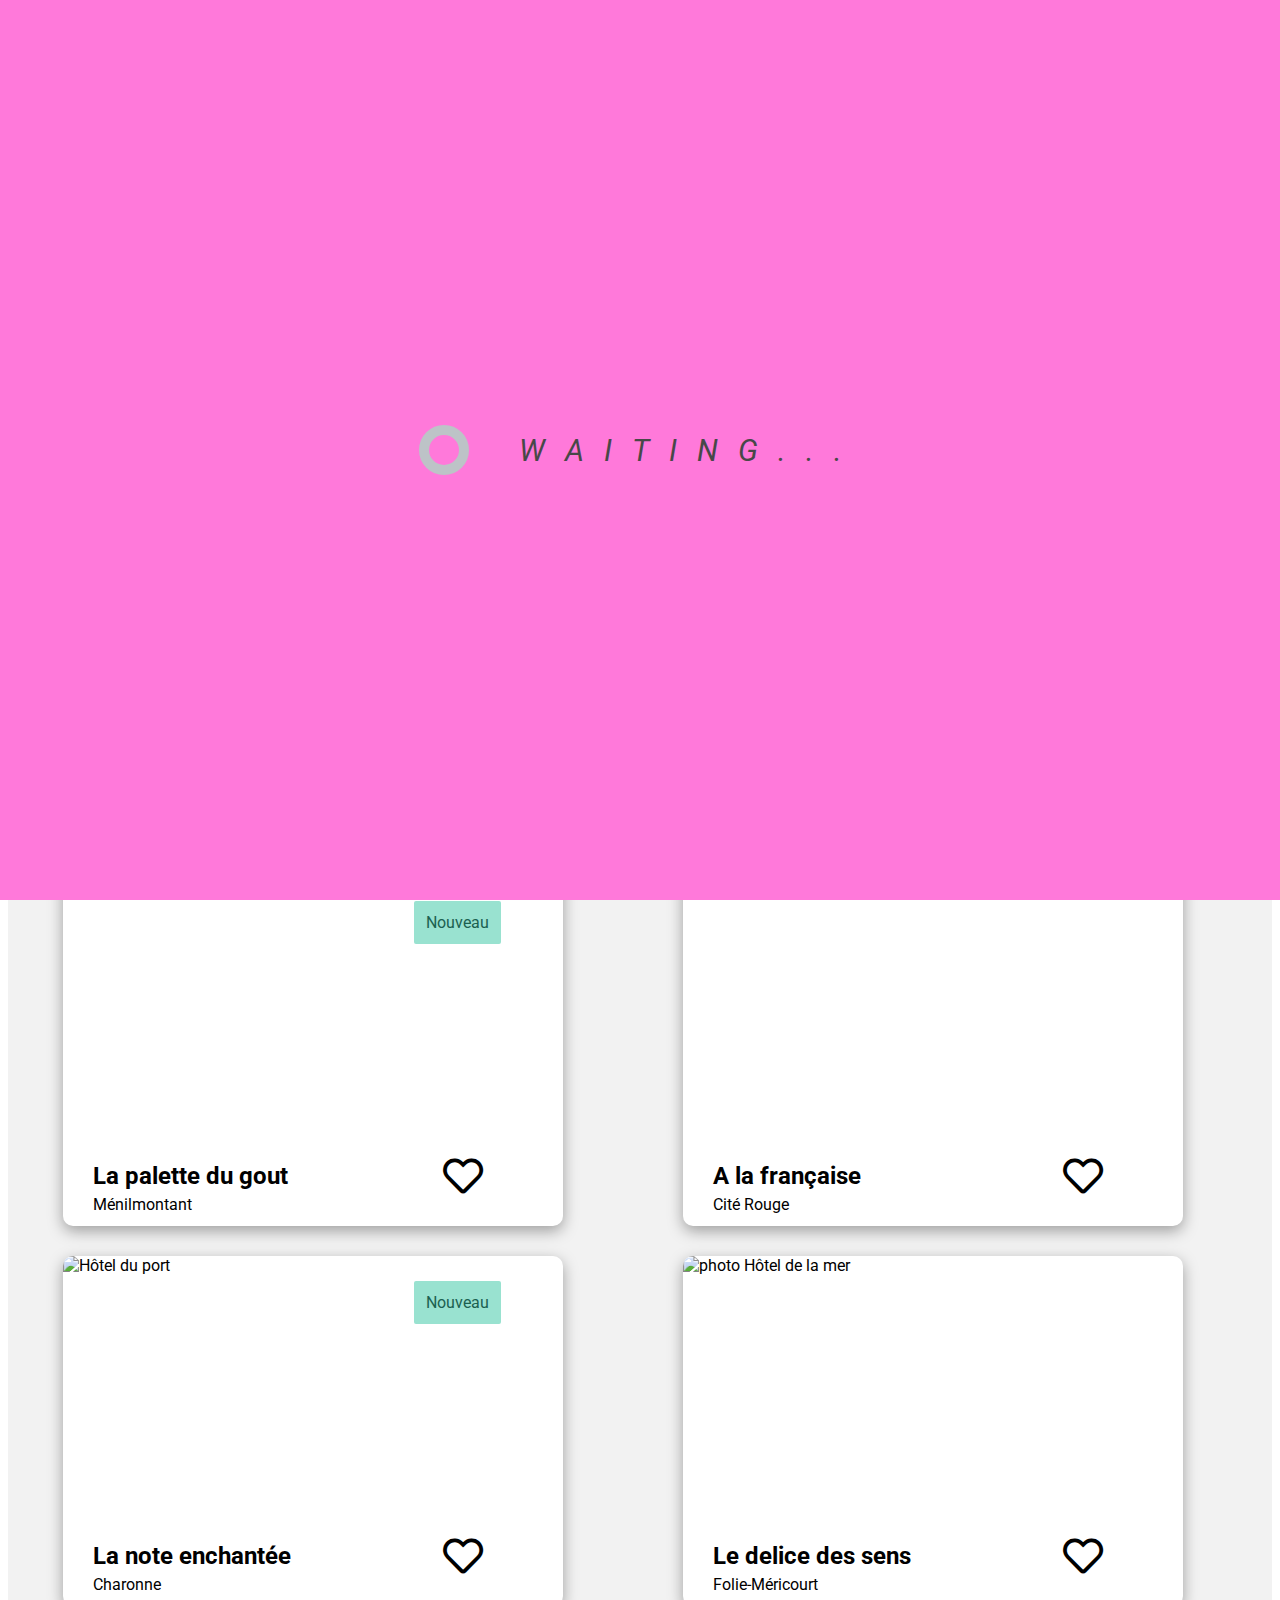
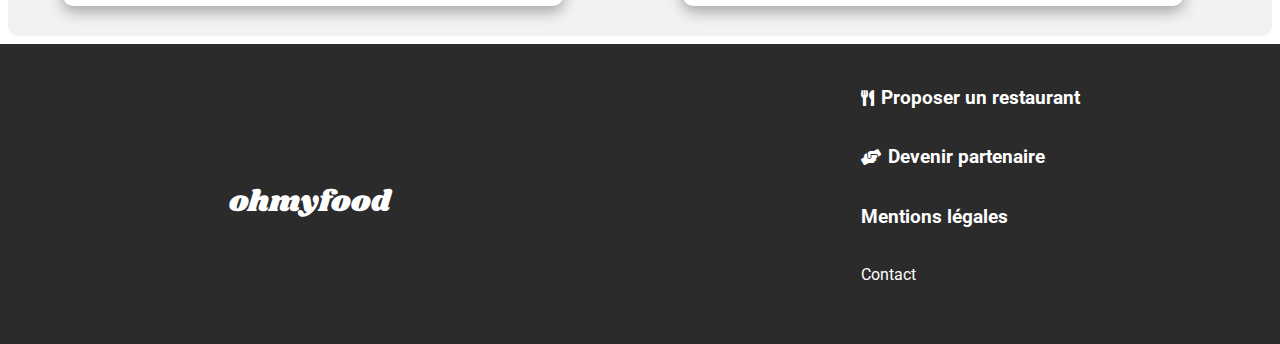
==== commit 770840a2: "link css" ====
--- a/index.html
+++ b/index.html
@@ -9,7 +9,7 @@
         <link rel="stylesheet" href="https://cdnjs.cloudflare.com/ajax/libs/font-awesome/5.13.1/css/all.min.css">
        
         <!-- Lien css -->
-        <link rel="stylesheet" href="style.css">
+        <link rel="stylesheet" href="./style.css">
 
         <!-- Google Fonts -->
         <link href="https://fonts.googleapis.com/css2?family=Roboto:ital,wght@0,300;0,400;0,500;0,700;1,300;1,400;1,500&display=swap" rel="stylesheet">
@@ -23,16 +23,16 @@
     <section class="loader">
         <span class="loader___animation">
         </span>
-        <span class="loader__lettre">W</span>
-        <span class="loader__lettre">A</span>
-        <span class="loader__lettre">I</span>
-        <span class="loader__lettre">T</span>
-        <span class="loader__lettre">I</span>
-        <span class="loader__lettre">N</span>
-        <span class="loader__lettre">G</span>
-        <span class="loader__lettre">.</span>
-        <span class="loader__lettre">.</span>
-        <span class="loader__lettre">.</span>
+                <span class="loader__lettre">W</span>
+                <span class="loader__lettre">A</span>
+                <span class="loader__lettre">I</span>
+                <span class="loader__lettre">T</span>
+                <span class="loader__lettre">I</span>
+                <span class="loader__lettre">N</span>
+                <span class="loader__lettre">G</span>
+                <span class="loader__lettre">.</span>
+                <span class="loader__lettre">.</span>
+                <span class="loader__lettre">.</span>
     </section>
 
     <header>
@@ -62,7 +62,7 @@
         <!-- On commence par la partie fonctionnement -->
         <section class="fonctionnement">
             <h2>Fonctionnement</h2>
-
+            <div class="fonct__desktop">
             <!-- Bloc 1 du fonctionnement -->
                 <div class="fonctionnement__1">
                     <div class="fonctionnement__pres">
@@ -106,6 +106,7 @@
                         <p>Dégustez au restaurant</p>
                     </div>
                     </div>
+                </div>
                 </div>
             </div>
         </section>  
@@ -126,7 +127,7 @@
                                         <h2>La palette du gout</h2>
                                         <p>Ménilmontant</p>
                                     </div>
-                                    <div class="bloc__coeur">
+                                    <div class="bloc__coeur taille__coeur">
                                         <i class="smiley__coeur--vide far fa-heart"></i>
                                         <i class="smiley__coeur--plein fas fa-heart"></i>
                                     </div>
@@ -142,7 +143,9 @@
                                     <h2>La note enchantée</h2>
                                     <p>Charonne</p>
                                 </div>
-                                <div class="bloc__coeur">
+
+                                <!-- active after + button -->
+                                <div class="bloc__coeur taille__coeur">
                                     <i class="smiley__coeur--vide far fa-heart"></i>
                                     <i class="smiley__coeur--plein fas fa-heart"></i>
                                 </div>
@@ -159,7 +162,7 @@
                                     <h2>A la française</h2>
                                     <p>Cité Rouge</p>
                                 </div>
-                                <div class="bloc__coeur">
+                                <div class="bloc__coeur taille__coeur">
                                     <i class="smiley__coeur--vide far fa-heart"></i>
                                     <i class="smiley__coeur--plein fas fa-heart"></i>
                                 </div>
@@ -174,7 +177,7 @@
                                     <h2>Le delice des sens</h2>
                                     <p>Folie-Méricourt</p>
                                 </div>
-                                <div class="bloc__coeur">
+                                <div class="bloc__coeur taille__coeur">
                                     <i class="smiley__coeur--vide far fa-heart"></i>
                                     <i class="smiley__coeur--plein fas fa-heart"></i>
                                 </div>
--- a/style.css
+++ b/style.css
@@ -22,10 +22,9 @@
   width: 100%;
   height: 100%;
   background-color: var(--clr-rose);
-  opacity: 0;
   margin: 0;
   padding: 0;
-  position: absolute;
+  position: fixed;
   font-size: 30px;
   letter-spacing: 20px;
   color: white;
@@ -33,20 +32,19 @@
   align-items: center;
   justify-content: center;
   font-style: italic;
-  overflow: hidden;
+  overflow: none;
   z-index: 100;
-  animation: go_out 5000ms;
+  overscroll-behavior: none;
+  animation: go_out 5000ms forwards;
 }
 
 @keyframes go_out {
   from {
     opacity: 1;
-    visibility: visible;
   }
   to {
-    opacity: 0.5;
-    visibility: hidden;
-    animation-fill-mode: forwards;
+    opacity: 0;
+    z-index: 0;
   }
 }
 
@@ -189,7 +187,7 @@
   opacity: 0.8;
   cursor: pointer;
   transition: 0.3s;
-  box-shadow: var(--bs);
+  box-shadow: rgba(0, 0, 0, 0.35) 0px 5px 15px;
 }
 
 .emplacement {
@@ -197,7 +195,7 @@
   width: 100%;
   display: flex;
   justify-content: center;
-  box-shadow: var(--bs);
+  box-shadow: rgba(0, 0, 0, 0.35) 0px 5px 15px;
 }
 
 .emplacement__contenu {
@@ -313,13 +311,15 @@
   margin-left: 15px;
 }
 
+
+
 .Restaurants__bloc-carré {
   display: flex;
   justify-content: space-between;
   align-items: center;
   flex-direction: column;
   background-color: white;
-  margin: 5px 25px 30px 25px;
+  margin: 5px 25px 30px 0;
   box-shadow: rgba(0, 0, 0, 0.35) 0px 5px 15px;
   border-radius: 10px;
   height: 360px;
@@ -336,6 +336,7 @@
   display: flex;
   align-items: center;
   flex-direction: column;
+  margin-top: 25px;
 }
 
 
@@ -367,6 +368,10 @@
   margin: 0 0 5px 10px;
 }
 
+.tablette_menu {
+  margin-left: 50px;
+}
+
 /* STYLE CARTE NOUVEAU */
 
 .carte__new {
@@ -383,7 +388,7 @@
 
 .bloc__coeur {
   position: relative;
-  bottom: 50px;
+  bottom: 70px;
   left: 130px;
 }
 
@@ -392,63 +397,41 @@
 .fa-heart {
     font-weight: normal;
     font-style: normal;
-    font-size: 30px;
-    text-transform: none;
-    display: inline-block;
+    font-size: 40px;
+}
+
+.fa-heart:before {
+  content: "";
 }
 
 .smiley__coeur--vide {
   position:absolute;
-
 }
 
 .smiley__coeur--vide:hover {
-    cursor: pointer;
-    position: relative;
+    color: transparent;
+    opacity: 0;
     background-clip: text;
-    background-color: linear-gradient(to right bottom, var(--clr-rose), var(--clr-violet));
-    animation: remplissage 0.4s ease-in-out;
-  }
-
-@keyframes remplissage {
-  from {
-    background-color: white;
-  }
-  to {
-    background: linear-gradient(160deg, #ff79da 0%, #9356dc 100%);
-  }
-}
-
-.smiley__coeur--plein{
-    cursor: pointer;
-    position: relative;
-    transition: 0.2s ease-in-out;
-    background-clip: text;
-    background: linear-gradient(160deg, #ff79da 0%, #9356dc 100%);
+  }
+  
+
+.smiley__coeur--plein {
+  position:absolute;
+  color: transparent;
+  opacity: 0;
 }
 
 .smiley__coeur--plein:hover{
-  cursor: pointer;
-  animation: opacite 0.2s ease-in-out;
-  z-index: 100;
-}
-
-@keyframes opacite {
-  0% {
-    opacity: 0;
-  }
-  50% {
-    opacity: 0.5;
-  }
-  100% {
-    opacity: 1;
-  }
-}
-
-.card__footer {
-  display: flex;
-  position: relative;
-}
+  background-image: linear-gradient(to right, #FF79DA, #9356DC);
+  background-clip: text;
+  -webkit-background-clip: text; 
+  -webkit-text-fill-color: linear-gradient(to right, #FF79DA, #9356DC);
+  opacity: 1;
+  transition: all 1000ms;
+  transform: scale(1.15);
+  background-color: linear-gradient(to right, #FF79DA, #9356DC);
+}
+
 
 
 /* FOOTER DU SITE  */
@@ -460,6 +443,11 @@
   flex-flow: column;
   justify-content: flex-start;
   height: 300px;
+}
+
+.card__footer {
+  display: flex;
+  position: relative;
 }
 
 .footer__div {
@@ -502,20 +490,72 @@
   color: white;
 }
 
+@media screen and (min-width: 578px) {
+
+  .Restaurants__bloc-carré {
+    width: 450px;
+    height: 350px;
+  }
+  .Restaurants__bloc-image {
+    width: 100%;
+    max-width: 450px;
+    min-width: 350px;
+    height: 75%;
+    max-height: 350px;
+}
+}
+
+@media screen and (min-width: 786px) {
+  .fonctionnement__1, .fonctionnement__2,.fonctionnement__3 {
+    width: 50%;
+  }
+  .fonctionnement__2 {
+    margin-left: 25%;
+  }
+  .fonctionnement__3 {
+    margin-left: 50%;
+}
+}
+@media screen and (min-width: 812px) {
+  .fonctionnement__pres-numerotation {
+    display: flex;
+    align-items: center;
+    justify-content: center;
+    margin: 25px 55px 22px -75px;
+    border-radius: 28px;
+    width: 45px;
+    height: 45px;
+}
+.fonctionnement__pres {
+  display: flex;
+  justify-content: center;
+}
+.Restaurants__bloc-titre {
+  text-align: center;
+  margin-right: 0;
+  font-size: 30px;
+}
+.fonctionnement h2 {
+  font-size: 30px;
+  text-align: center;
+}
+.fonctionnement {
+ margin-bottom: 25px; 
+}
+}
 
 @media screen and (min-width: 883px) {
   .Restaurants__bloc-orgination {
     flex-direction: row;
     align-items: center;
     justify-content: center;
+    margin-right: 15px;
   }
   .tablette_menu {
     flex-direction: column;
     margin-right: 45px;
   }
-  .Restaurants__bloc-titre {
-    font-size: 30px;
-  }
+
   .footer, .footer__div {
     flex-direction: row;
     width: 100%;
@@ -533,27 +573,125 @@
     margin-top: 2%;
     justify-content: center;
   }
+  .fonctionnement {
+    align-items: center;
+  }
+  .fonct__desktop {
+    display: flex;
+    flex-direction: row;
+    width: 100%;
+  }
+  .fonctionnement__1, .fonctionnement__2,.fonctionnement__3 {
+    margin: 5px;
+    width: 40%;
+    height: 70px;
+    align-items: center;
+    justify-content: center;
+  }
+  .fonctionnement__2,.fonctionnement__3 {
+    margin-left: 25px;
+  }
+  .fonctionnement__pres {
+    font-size: 20px;
+  }
+  .fonctionnement__pres-description {
+    font-size: 15px;
+    margin-top: 0;
+  }
+  .fonctionnement__pres-icone {
+    font-size: 25px;
+    margin-top: 0;
+  }
+  .fonctionnement__pres-numerotation {
+    display: flex;
+    align-items: center;
+    justify-content: center;
+    margin: 18px 25px 20px -25px;
+    border-radius: 25px;
+    width: 40px;
+    height: 38px;
+}
+.Restaurants__bloc-carré {
+  width: 420px;
+  height: 350px;
+}
+.Restaurants__bloc-image {
+  width: 100%;
+  max-width: 420px;
+  min-width: 400px;
+  height: 75%;
+  max-height: 350px;
+}
+}
+
+@media screen and (min-width: 1222px) {
+
+  .Restaurants__bloc-titre, .fonctionnement h2 {
+    color: var(--clr-vertpale);
+    font-size: 60px;
+    font-family: var(--ff-logotitre);
+    text-shadow: -1px -1px 0px var(--clr-rose),
+    3px 3px 0px var(--clr-rose),
+    6px 6px 0px var(--clr-rose);
+  }
+  .Restaurants__bloc-carré {
+    width: 500px;
+    height: 350px;
+  }
+  .Restaurants__bloc-image {
+    width: 100%;
+    max-width: 500px;
+    min-width: 300px;
+    height: 75%;
+    max-height: 350px;
+}
+
 }
 
 @media screen and (min-width: 1480px) {
   .fonctionnement {
-    flex-direction: row;
-  }
-  .Restaurants__bloc {
-    flex-direction: row;
-  }
-  .Restaurants__bloc-titre {
-    width: 30%;
-    display: flex;
+    flex-direction: column;
     justify-content: center;
     align-items: center;
-    color: var(--clr-violet);
-  }
-  .fonctionnement__1, .fonctionnement__2, .fonctionnement__3 {
-    width: 400px;
-  }
-}
-
+  }
+  .fonctionnement__1, .fonctionnement__2,.fonctionnement__3 {
+    width: 40%;
+  }
+
+  .Restaurants__bloc-carré {
+    width: 650px;
+    height: 450px;
+  }
+  .Restaurants__bloc-image {
+    width: 100%;
+    max-width: 650px;
+    min-width: 600px;
+    height: 75%;
+    max-height: 350px;
+}
+
+  .Restaurants__bloc-orgination {
+    margin-left: 25px;
+  }
+
+  .fonct__desktop {
+    display: flex;
+    flex-direction: row;
+  }
+  .fonctionnement__pres-numerotation {
+    margin:-45px 50px -30px 15px;
+    border-radius: 110px;
+    width: 80px;
+    height: 80px;
+    font-size: 40px;
+}
+.fonctionnement__pres-description {
+  font-size: 21px;
+}
+.fonctionnement__pres-icone {
+  font-size: 21px;
+}
+}
 @media screen and (min-width: 1980px) {
   .tablette_menu {
     flex-direction: row;
@@ -562,10 +700,13 @@
     margin-top: 30px;
   }
   .Restaurants__bloc-carré {
-    width: 600px;
+    width: 850px;
   }
   .Restaurants__bloc-image {
-    min-width: 600px;
-    max-width: 600px;
-  }
-}
+    width: 100%;
+    max-width: 850px;
+    min-width: 800px;
+    height: 75%;
+    max-height: 400px;
+}
+}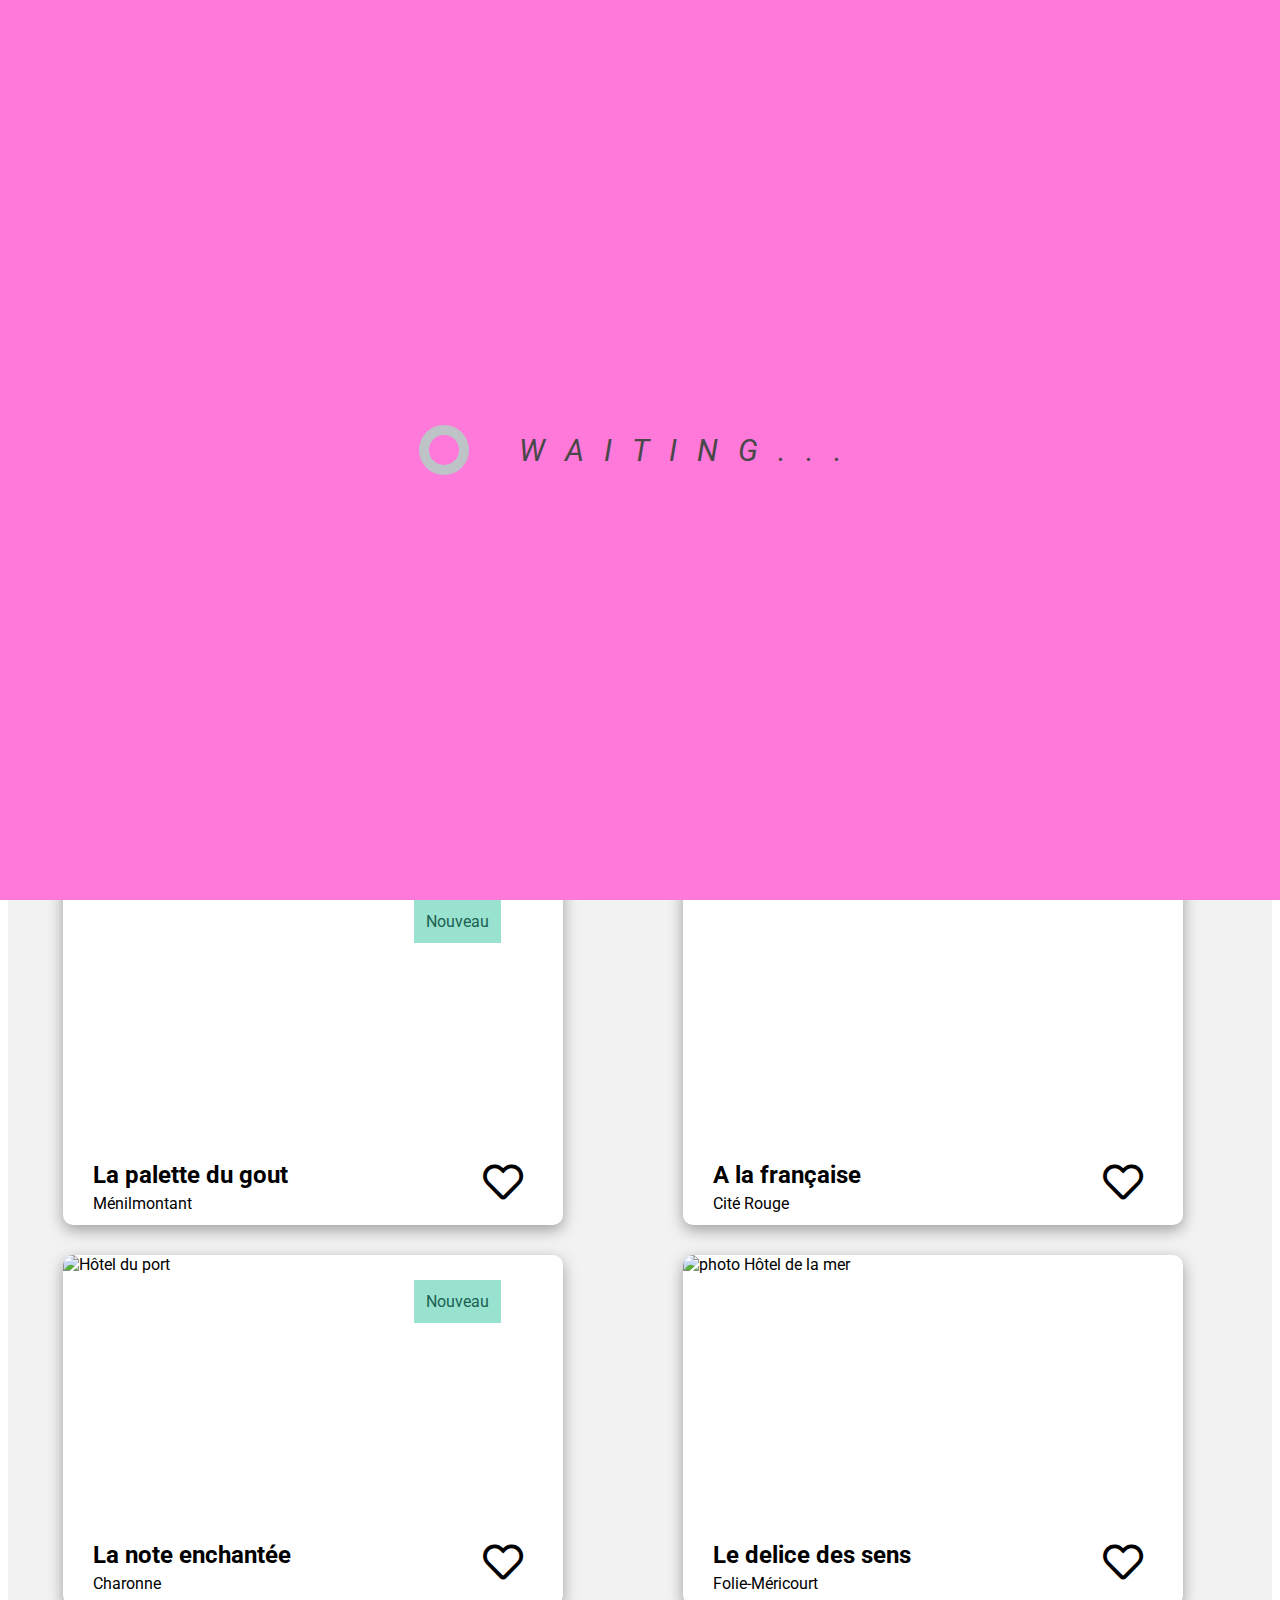
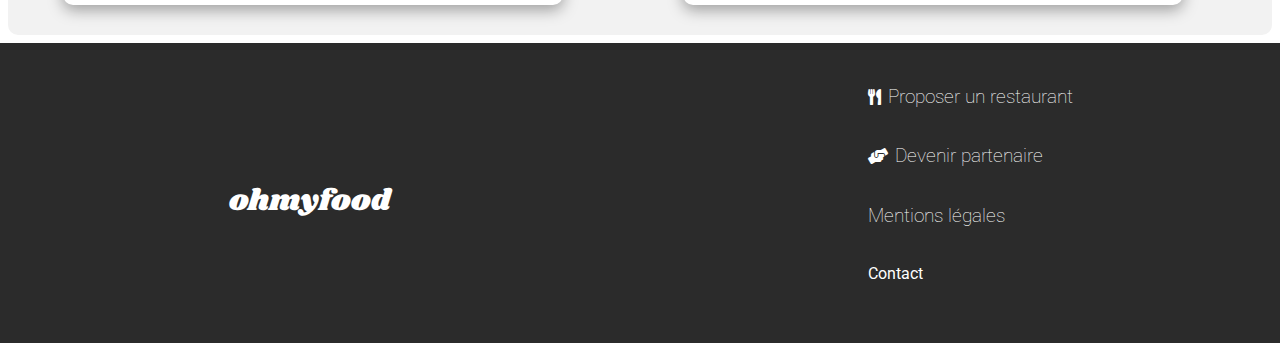
==== commit 6d685d3b: "html+css Validator" ====
--- a/index.html
+++ b/index.html
@@ -20,7 +20,7 @@
 
 <body>
 
-    <section class="loader">
+    <div class="loader">
         <span class="loader___animation">
         </span>
                 <span class="loader__lettre">W</span>
@@ -33,11 +33,11 @@
                 <span class="loader__lettre">.</span>
                 <span class="loader__lettre">.</span>
                 <span class="loader__lettre">.</span>
-    </section>
+    </div>
 
     <header>
         <div class="logo">
-            <img class="logo__img" src="images/logo/ohmyfood.png">
+            <img class="logo__img" src="images/logo/ohmyfood.png" alt="logo dOhmyfood">
         </div>
             <div class="emplacement">
                 <div class="emplacement__contenu">
@@ -108,7 +108,6 @@
                     </div>
                 </div>
                 </div>
-            </div>
         </section>  
             
         <!-- Section restaurants -->
--- a/style.css
+++ b/style.css
@@ -1,5 +1,3 @@
-@charset "UTF-8";
-
 /* On initialise nos variables scss */
 :root {
   --ff-text: "roboto", sans-serif;
@@ -32,7 +30,7 @@
   align-items: center;
   justify-content: center;
   font-style: italic;
-  overflow: none;
+  overflow: hidden;
   z-index: 100;
   overscroll-behavior: none;
   animation: go_out 5000ms forwards;
@@ -377,7 +375,6 @@
 .carte__new {
   background-color: #99e2d0;
   color: #1b6150;
-  border-radius: 0.125rem;
   position: absolute;
   margin-top: 25px;
   margin-left: 58%;
@@ -388,24 +385,21 @@
 
 .bloc__coeur {
   position: relative;
-  bottom: 70px;
-  left: 130px;
+  bottom: 18%;
+  left: 34%;
 }
 
 /* STYLE DU COEUR ET ANIMATION  */
 
-.fa-heart {
+.taille__coeur {
     font-weight: normal;
     font-style: normal;
     font-size: 40px;
 }
 
-.fa-heart:before {
-  content: "";
-}
 
 .smiley__coeur--vide {
-  position:absolute;
+  position: absolute;
 }
 
 .smiley__coeur--vide:hover {
@@ -417,19 +411,19 @@
 
 .smiley__coeur--plein {
   position:absolute;
+  background-image: linear-gradient(to right, var(--clr-rose), var(--clr-violet));
+  -webkit-text-fill-color: linear-gradient(to right, var(--clr-rose), var(--clr-violet));
+  background-clip: text;
+  -webkit-background-clip: text; 
   color: transparent;
   opacity: 0;
+  transition: all 300ms ease-in-out;
+
 }
 
 .smiley__coeur--plein:hover{
-  background-image: linear-gradient(to right, #FF79DA, #9356DC);
-  background-clip: text;
-  -webkit-background-clip: text; 
-  -webkit-text-fill-color: linear-gradient(to right, #FF79DA, #9356DC);
   opacity: 1;
-  transition: all 1000ms;
   transform: scale(1.15);
-  background-color: linear-gradient(to right, #FF79DA, #9356DC);
 }
 
 
@@ -443,6 +437,10 @@
   flex-flow: column;
   justify-content: flex-start;
   height: 300px;
+}
+
+.footer h3 {
+  font-weight: lighter;
 }
 
 .card__footer {
@@ -603,11 +601,8 @@
     margin-top: 0;
   }
   .fonctionnement__pres-numerotation {
-    display: flex;
-    align-items: center;
-    justify-content: center;
     margin: 18px 25px 20px -25px;
-    border-radius: 25px;
+    border-radius: 75px;
     width: 40px;
     height: 38px;
 }
@@ -645,9 +640,13 @@
     height: 75%;
     max-height: 350px;
 }
-
-}
-
+.fonctionnement__pres-numerotation {
+  margin: 10px 75px 20px -25px;
+  border-radius: 25px;
+  width: 40px;
+  height: 38px;
+}
+}
 @media screen and (min-width: 1480px) {
   .fonctionnement {
     flex-direction: column;
@@ -691,6 +690,30 @@
 .fonctionnement__pres-icone {
   font-size: 21px;
 }
+.carte__new {
+  width: 120px;
+  font-size: 30px;
+  text-align: center;
+}
+.intro {
+  height: 350px;
+}
+.intro p {
+  font-size: 30px;
+}
+
+.intro h3 {
+  font-size: 40px;
+}
+
+
+.btn {
+  width: 450px;
+  height: 80px;
+  font-size: 30px;
+  font-weight: 600;
+}
+
 }
 @media screen and (min-width: 1980px) {
   .tablette_menu {
